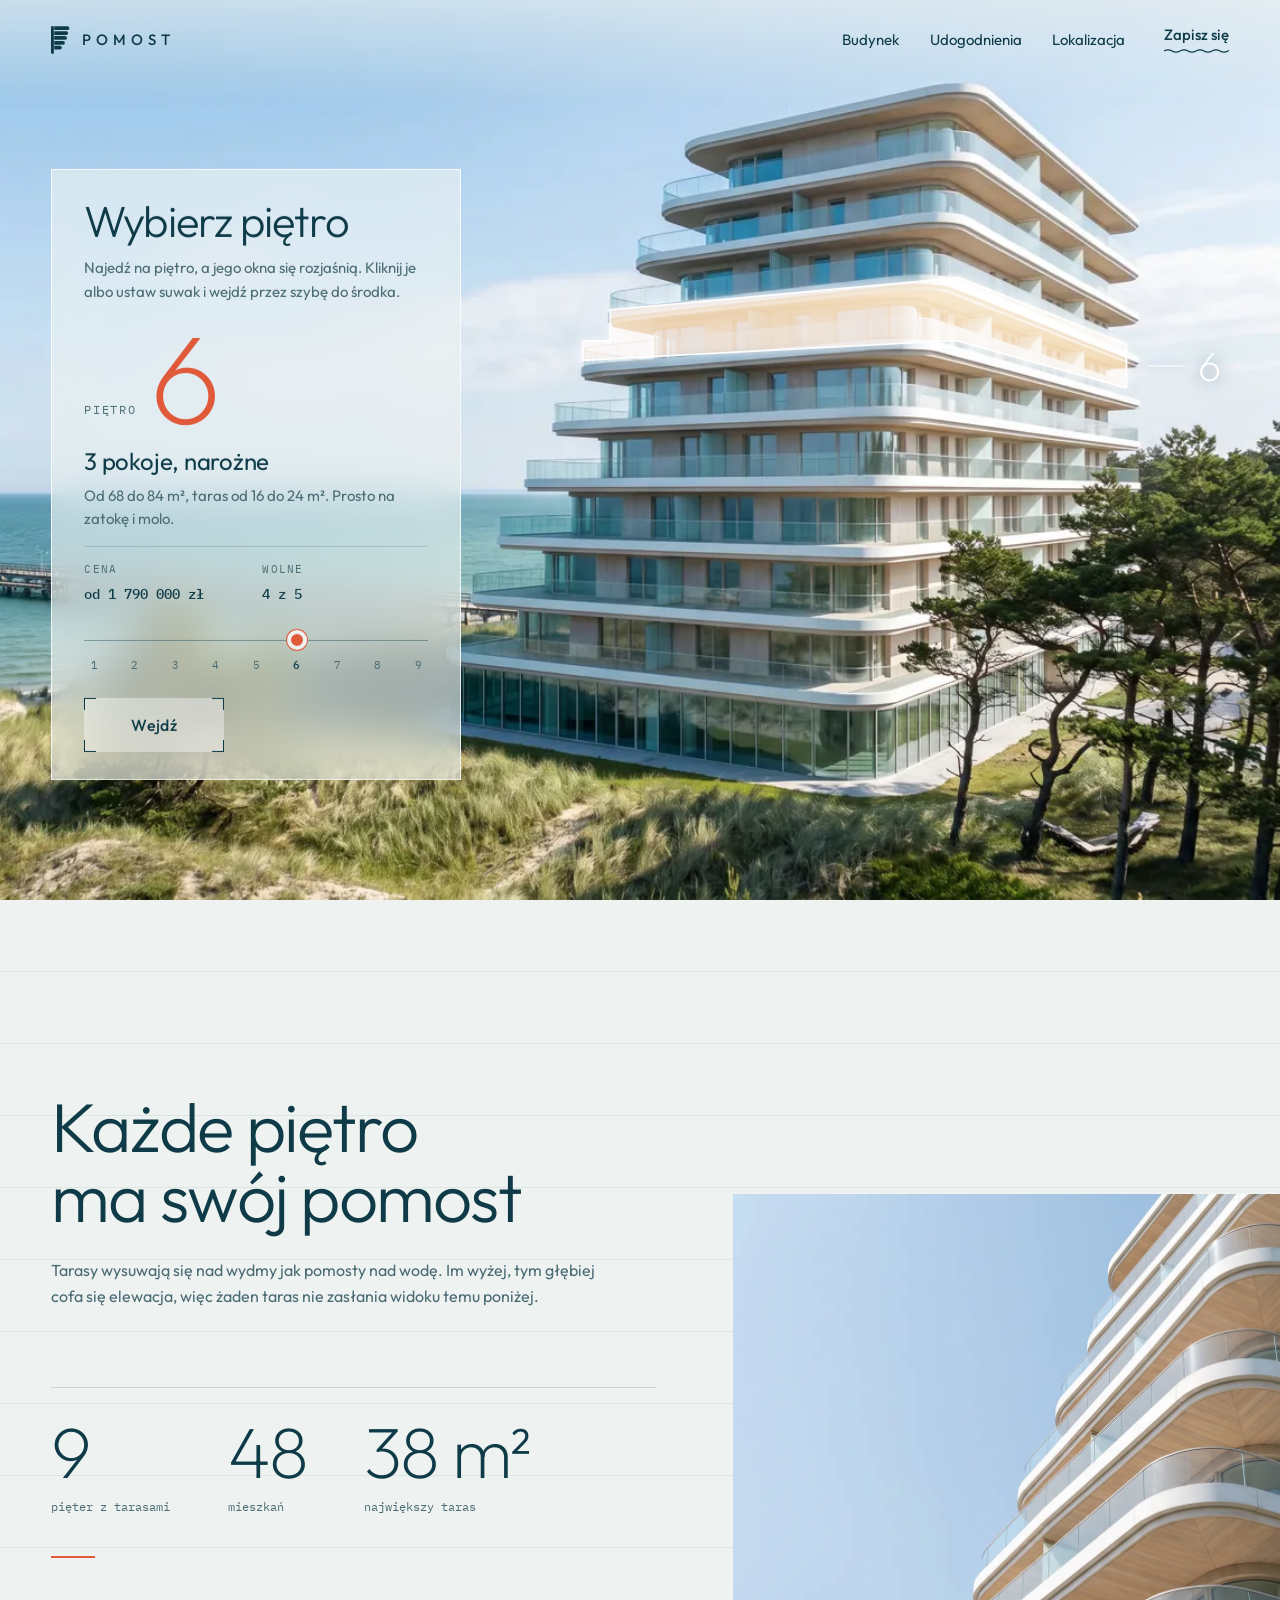
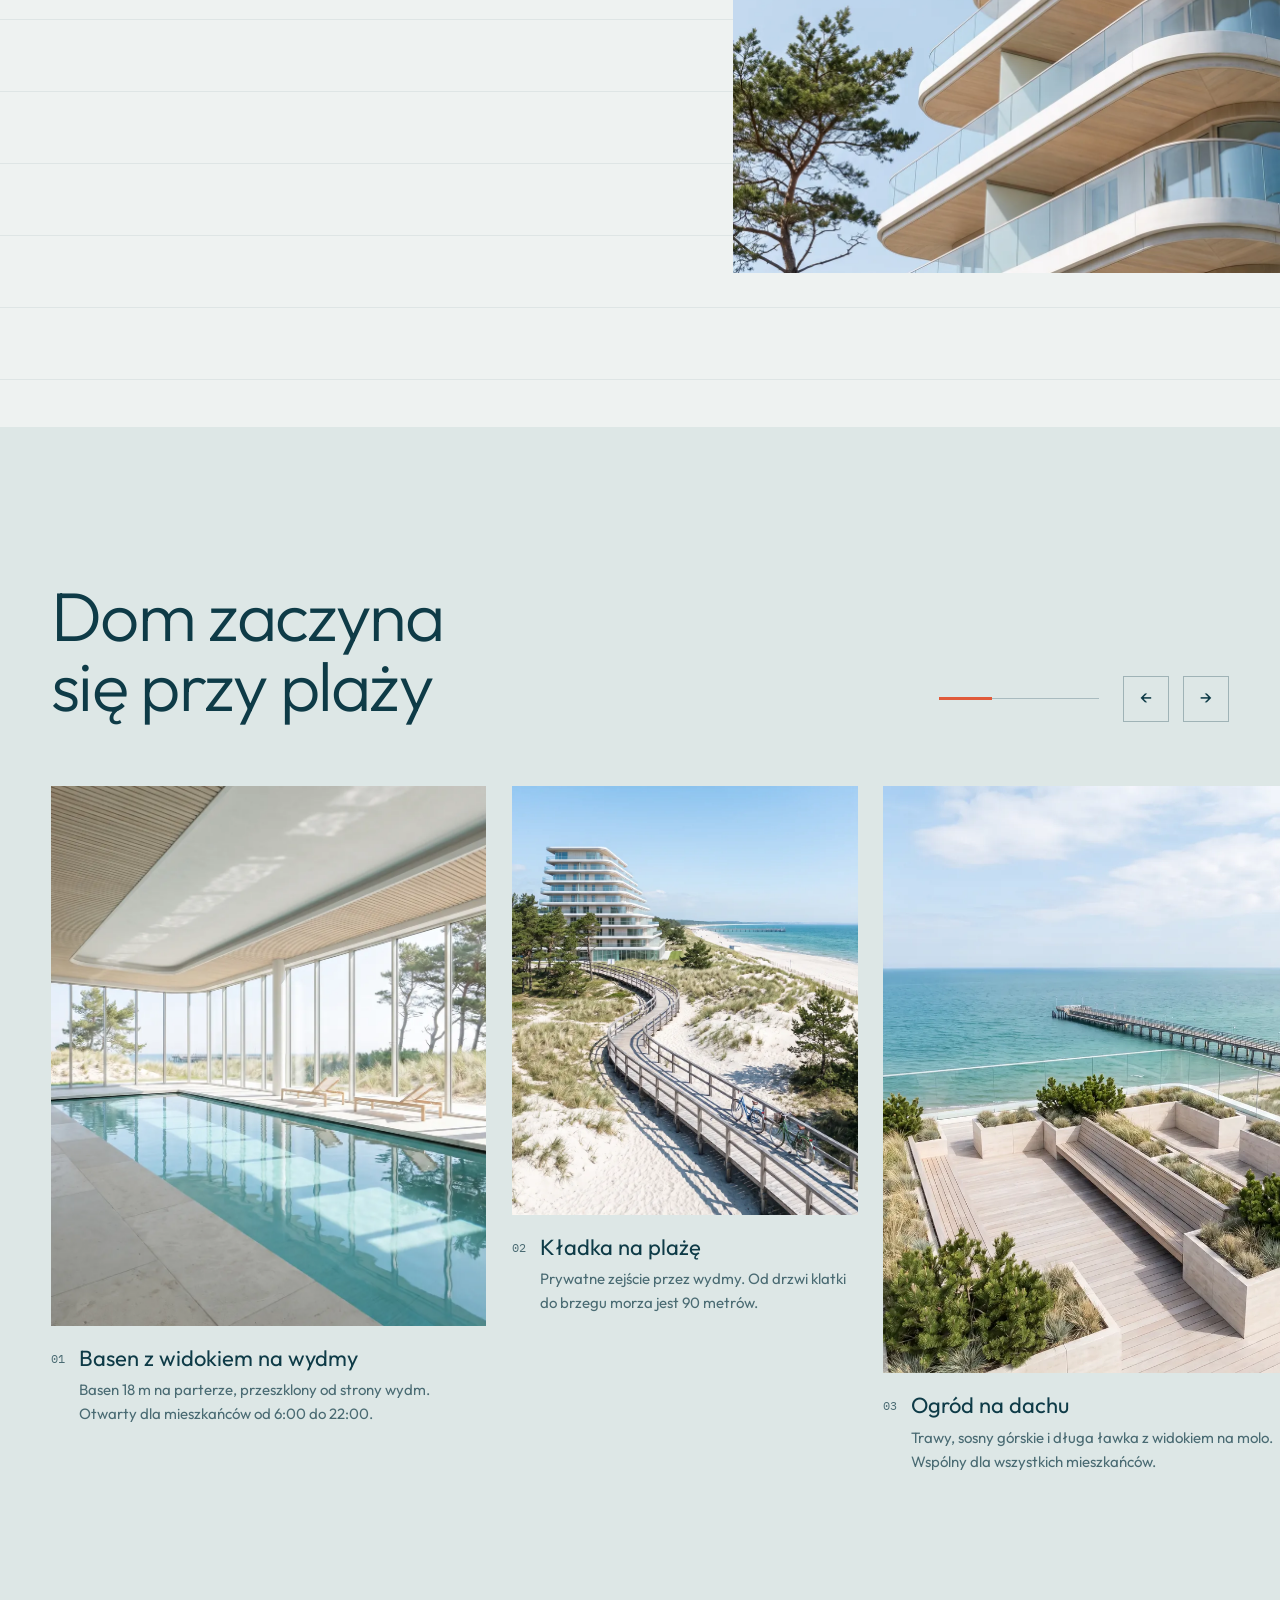
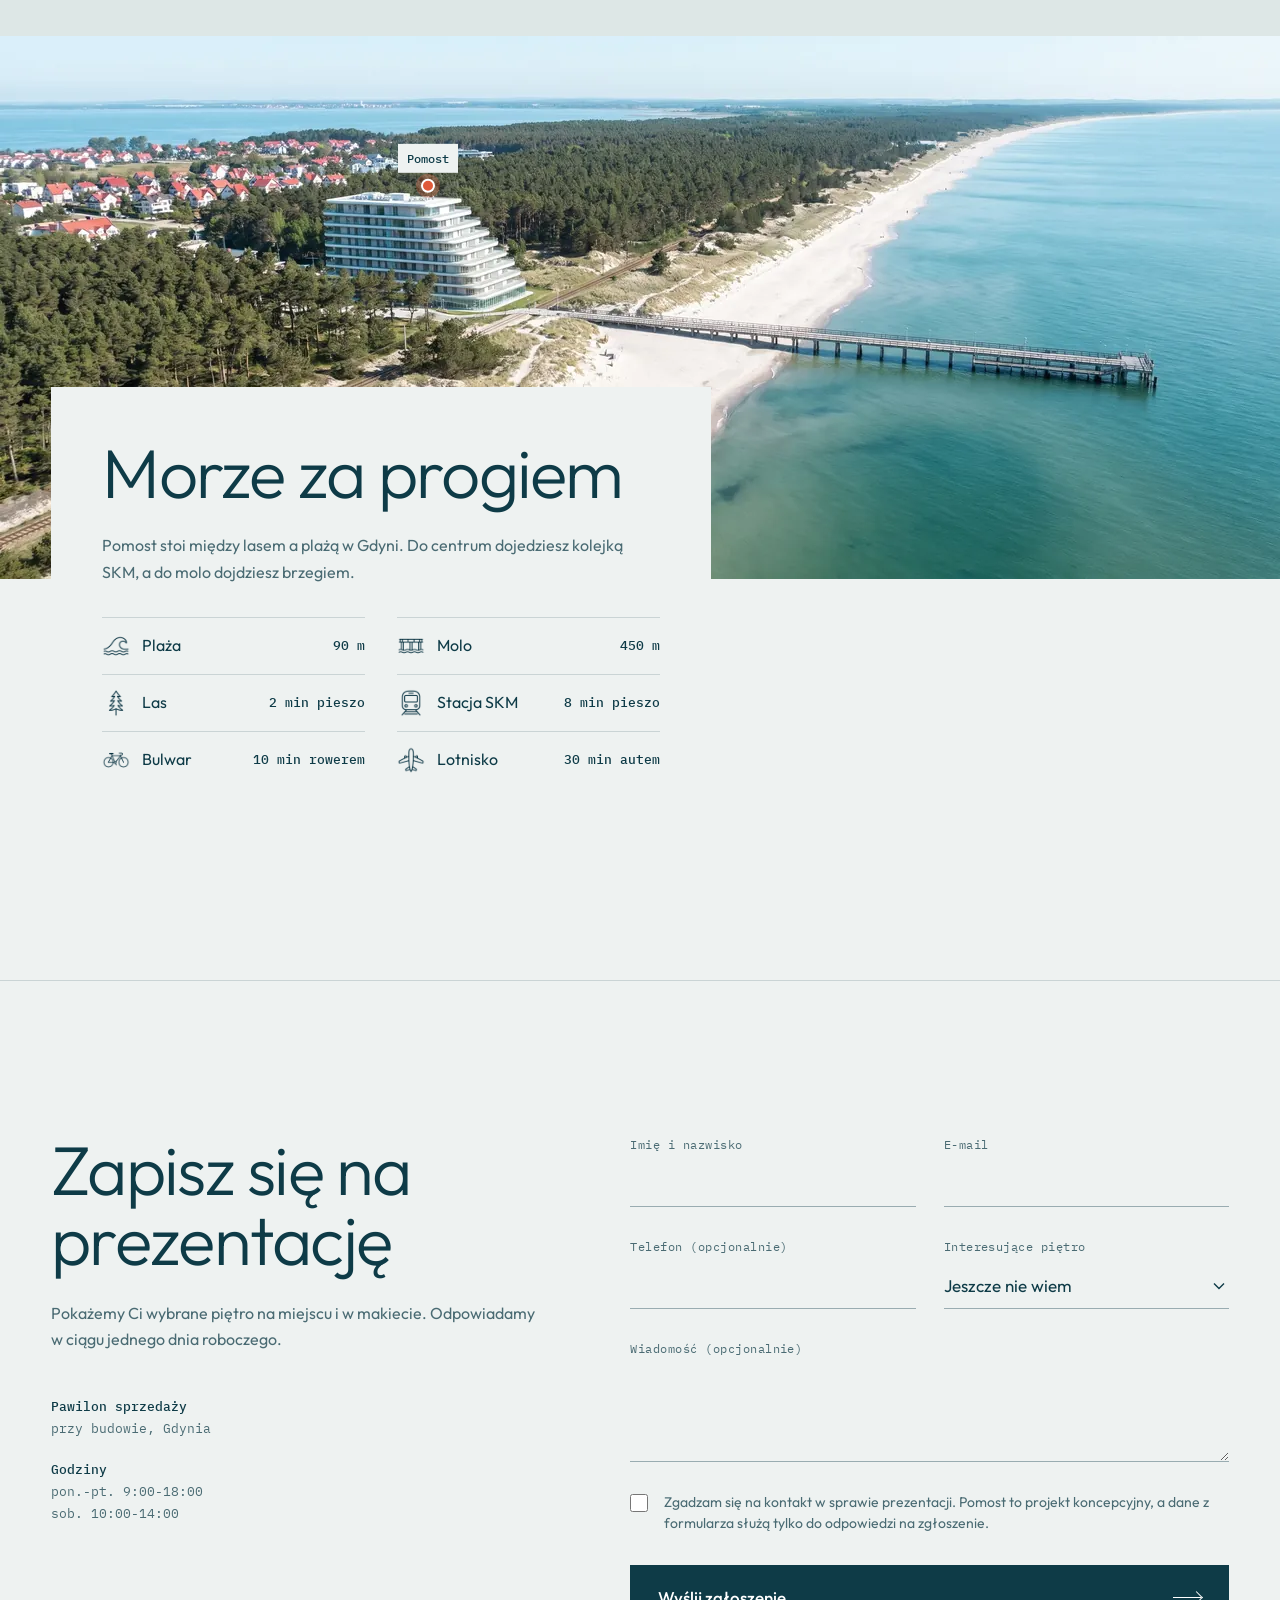
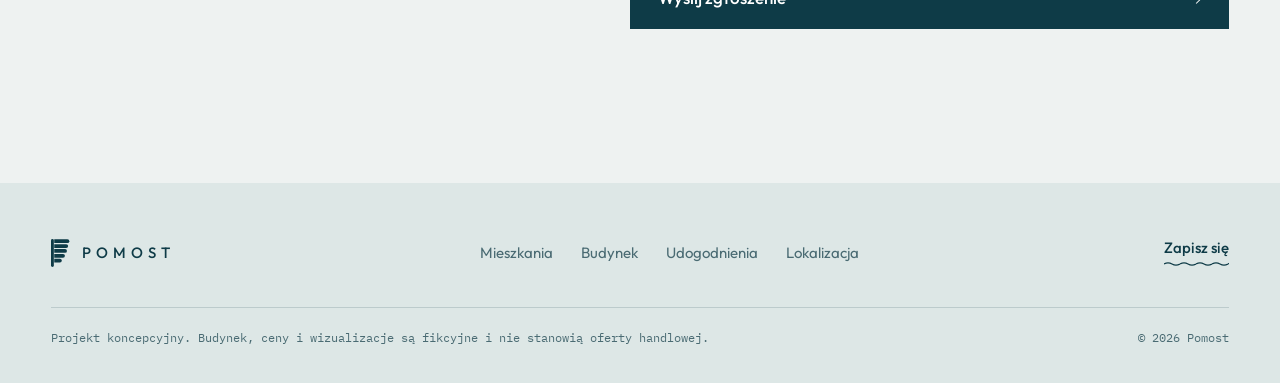
==== index.html @ d38d1816 "Pomost: strona koncepcyjna z wyborem piętra i przelotami kamery Co-Authored-By: Claude Opus 5.5 <nor" ====
<!doctype html>
<html lang="pl">
  <head>
    <meta charset="utf-8" />
    <meta name="viewport" content="width=device-width, initial-scale=1" />
    <title>Pomost. Apartamenty nad Zatoką Gdańską</title>
    <meta name="description" content="Wybierz piętro i wejdź do środka. 48 mieszkań z tarasami między lasem a plażą w Gdyni." />
    <meta name="theme-color" content="#EEF2F1" />
    <meta property="og:site_name" content="Pomost" />
    <meta property="og:title" content="Pomost. Apartamenty nad Zatoką Gdańską" />
    <meta property="og:description" content="Wybierz piętro i wejdź do środka. 48 mieszkań z tarasami między lasem a plażą w Gdyni." />
    <meta property="og:type" content="website" />
    <meta property="og:locale" content="pl_PL" />
    <!-- Social cards need absolute addresses; these point at the GitHub Pages copy of the site. -->
    <meta property="og:url" content="https://nyjah2115.github.io/pomost-strona/" />
    <meta property="og:image" content="https://nyjah2115.github.io/pomost-strona/assets/og.jpg" />
    <meta property="og:image:width" content="1200" />
    <meta property="og:image:height" content="630" />
    <meta property="og:image:alt" content="Budynek Pomost z tarasami nad Bałtykiem" />
    <meta name="twitter:card" content="summary_large_image" />
    <meta name="twitter:image" content="https://nyjah2115.github.io/pomost-strona/assets/og.jpg" />
    <link rel="preconnect" href="https://fonts.googleapis.com" />
    <link rel="preconnect" href="https://fonts.gstatic.com" crossorigin />
    <link rel="stylesheet" href="https://fonts.googleapis.com/css2?family=IBM+Plex+Mono:wght@400;500&family=Outfit:wght@200;300;400;500&display=swap" />
    <link rel="stylesheet" href="styles.css" />
    <link rel="icon" href="favicon.ico" sizes="32x32" />
    <link rel="icon" href="favicon.svg" type="image/svg+xml" />
    <link rel="icon" href="favicon-32.png" type="image/png" sizes="32x32" />
    <link rel="icon" href="favicon-16.png" type="image/png" sizes="16x16" />
    <link rel="apple-touch-icon" href="apple-touch-icon.png" />
    <link rel="manifest" href="site.webmanifest" />
    <script src="app.js" defer></script>
  </head>
  <body class="pm-body">
    <main>
      <section id="mieszkania" class="pk" data-phase="outside" data-settling="false" aria-label="Wybór piętra">
        <div class="pk-stage">
          <div class="pk-scene" style="--fx: 0.7">
            <div class="pk-ext">
              <img
                class="pk-layer"
                src="assets/picker/exterior-2752.webp"
                srcset="assets/picker/exterior-1440.webp 1440w, assets/picker/exterior-2752.webp 2752w"
                sizes="(max-width: 1023px) 130vw, 100vw"
                width="2752"
                height="1536"
                alt="Budynek Pomost z kaskadowymi tarasami między wydmami a Bałtykiem, po lewej drewniane molo"
                fetchpriority="high"
              />
              <svg class="pk-floors" viewBox="0 0 2752 1536" preserveAspectRatio="none" aria-hidden="true">
                <defs>
                  <linearGradient id="pk-light" x1="0" y1="0" x2="0" y2="1">
                    <stop offset="0" stop-color="#ffe3bd" />
                    <stop offset="1" stop-color="#ffc98c" stop-opacity="0.85" />
                  </linearGradient>
                  <filter id="pk-glow" x="-5%" y="-40%" width="110%" height="180%">
                    <feGaussianBlur stdDeviation="7" result="blur" />
                    <feMerge>
                      <feMergeNode in="blur" />
                      <feMergeNode in="SourceGraphic" />
                    </feMerge>
                  </filter>
                </defs>
              </svg>
              <div class="pk-tag" aria-hidden="true"><span>6</span></div>
            </div>
            <div class="pk-scrim" aria-hidden="true"></div>
            <div class="pk-spots" data-on="false"></div>
          </div>

          <div class="pk-bar">
            <nav class="pm-nav" aria-label="Nawigacja główna">
              <a href="#mieszkania" class="pm-brand">
                <svg class="pm-brand-mark" viewBox="0 0 376 572" aria-hidden="true" focusable="false"><g fill="currentColor"><rect width="58" height="572" rx="29" /><path d="M66 4H335a40 40 0 0 1 0 80H66z" /><path d="M66 105H311a39 39 0 0 1 0 78H66z" /><path d="M66 205H287a39 39 0 0 1 0 78H66z" /><path d="M66 304H245.5a38.5 38.5 0 0 1 0 77H66z" /><path d="M66 403H182.5a37.5 37.5 0 0 1 0 75H66z" /></g></svg>
                <span class="pm-brand-word">Pomost</span>
              </a>
              <ul class="pm-nav-links">
                <li><a href="#budynek">Budynek</a></li>
                <li><a href="#udogodnienia">Udogodnienia</a></li>
                <li><a href="#lokalizacja">Lokalizacja</a></li>
              </ul>
              <a href="#zapisz" class="pm-reg">Zapisz się</a>
            </nav>
            <div class="pk-bar-inside">
              <button type="button" class="pk-back" data-back>
                <span class="pk-back-arrow" aria-hidden="true"><i></i></span>
                <span data-back-label>Wróć do budynku</span>
              </button>
              <a href="#zapisz" class="pm-reg">Zapisz się</a>
            </div>
          </div>
        </div>

        <div class="pk-panel" data-on="true">
          <h1 class="pk-title"><span class="pm-sr">Pomost, apartamenty nad Zatoką Gdańską. </span>Wybierz piętro</h1>
          <p class="pk-intro" data-intro>Najedź na piętro, a jego okna się rozjaśnią. Kliknij je albo ustaw suwak i wejdź przez szybę do środka.</p>
          <div class="pk-readout">
            <span class="pk-readout-label">Piętro</span>
            <span class="pk-num" aria-hidden="true" data-num>6</span>
          </div>
          <h2 class="pk-type" data-type>3 pokoje, narożne</h2>
          <p class="pk-desc" data-desc>Od 68 do 84 m², taras od 16 do 24 m². Prosto na zatokę i molo.</p>
          <dl class="pk-spec">
            <div><dt>Cena</dt><dd data-price>od 1&nbsp;790&nbsp;000 zł</dd></div>
            <div><dt>Wolne</dt><dd data-free>4 z 5</dd></div>
          </dl>
          <div class="pk-range">
            <input type="range" min="1" max="9" step="1" value="6" aria-label="Piętro" aria-valuetext="Piętro 6, 3 pokoje, narożne" data-range />
            <div class="pk-ticks" aria-hidden="true"><span>1</span><span>2</span><span>3</span><span>4</span><span>5</span><span data-on="true">6</span><span>7</span><span>8</span><span>9</span></div>
          </div>
          <button type="button" class="pk-enter" data-enter data-loading="false">
            <i aria-hidden="true"></i><i aria-hidden="true"></i><i aria-hidden="true"></i><i aria-hidden="true"></i>
            <span data-enter-label>Wejdź</span><span class="pm-sr" data-enter-sr> na piętro 6</span>
          </button>
        </div>

        <div class="pk-caption" data-on="false" inert>
          <h2 class="pk-cap-title" tabindex="-1" data-cap-title>Piętro 6, trzy pokoje</h2>
          <p class="pk-cap-text" data-cap-text></p>
          <ul class="pk-spot-list" data-spot-list></ul>
        </div>
      </section>

      <section id="budynek" class="tr" aria-labelledby="tr-title">
        <div class="tr-grid">
          <div class="tr-copy">
            <h2 id="tr-title" class="pm-h2">Każde piętro ma swój pomost</h2>
            <p class="pm-lead">Tarasy wysuwają się nad wydmy jak pomosty nad wodę. Im wyżej, tym głębiej cofa się elewacja, więc żaden taras nie zasłania widoku temu poniżej.</p>
            <dl class="tr-facts">
              <div class="tr-fact"><dt>pięter z tarasami</dt><dd>9</dd></div>
              <div class="tr-fact"><dt>mieszkań</dt><dd>48</dd></div>
              <div class="tr-fact"><dt>największy taras</dt><dd>38 m²</dd></div>
            </dl>
            <span class="tr-accent" aria-hidden="true"></span>
          </div>
          <figure class="tr-figure">
            <img src="assets/photos/terraces-1100.webp" width="1100" height="1365" alt="Zaokrąglone białe tarasy budynku Pomost ze szklanymi balustradami na tle nieba" loading="lazy" decoding="async" />
          </figure>
        </div>
      </section>

      <section id="udogodnienia" class="am" aria-labelledby="am-title">
        <div class="pm-wrap am-head">
          <h2 id="am-title" class="pm-h2">Dom zaczyna się przy plaży</h2>
          <div class="am-ctrl">
            <span class="am-progress" aria-hidden="true"><i data-rail-marker></i></span>
            <button type="button" class="am-arrow" data-rail-step="-1" aria-label="Poprzednie"><span aria-hidden="true">←</span></button>
            <button type="button" class="am-arrow" data-rail-step="1" aria-label="Następne"><span aria-hidden="true">→</span></button>
          </div>
        </div>
        <div class="am-rail" tabindex="0" role="region" aria-label="Udogodnienia, przewiń w bok" data-rail>
          <figure class="am-card" style="--w: clamp(280px, 34vw, 500px)">
            <img src="assets/photos/pool-900.webp" width="900" height="1117" alt="Kryty basen z przeszkloną ścianą, za nią wydmy i sosny" loading="lazy" decoding="async" />
            <figcaption>
              <span class="am-idx">01</span>
              <h3 class="am-title">Basen z widokiem na wydmy</h3>
              <p class="am-text">Basen 18 m na parterze, przeszklony od strony wydm. Otwarty dla mieszkańców od 6:00 do 22:00.</p>
            </figcaption>
          </figure>
          <figure class="am-card" style="--w: clamp(250px, 27vw, 410px)">
            <img src="assets/photos/boardwalk-900.webp" width="900" height="1117" alt="Drewniana kładka wijąca się przez białe wydmy w stronę plaży" loading="lazy" decoding="async" />
            <figcaption>
              <span class="am-idx">02</span>
              <h3 class="am-title">Kładka na plażę</h3>
              <p class="am-text">Prywatne zejście przez wydmy. Od drzwi klatki do brzegu morza jest 90 metrów.</p>
            </figcaption>
          </figure>
          <figure class="am-card" style="--w: clamp(280px, 37vw, 540px)">
            <img src="assets/photos/roof-900.webp" width="900" height="1117" alt="Ogród na dachu z trawami w kamiennych donicach i widokiem na morze i molo" loading="lazy" decoding="async" />
            <figcaption>
              <span class="am-idx">03</span>
              <h3 class="am-title">Ogród na dachu</h3>
              <p class="am-text">Trawy, sosny górskie i długa ławka z widokiem na molo. Wspólny dla wszystkich mieszkańców.</p>
            </figcaption>
          </figure>
        </div>
      </section>

      <section id="lokalizacja" class="lc" aria-labelledby="lc-title">
        <figure class="lc-map">
          <img src="assets/photos/aerial-2560.webp" srcset="assets/photos/aerial-1280.webp 1280w, assets/photos/aerial-2560.webp 2560w" sizes="100vw" width="2560" height="1086" alt="Wybrzeże z lotu ptaka: plaża, molo, las sosnowy i budynek Pomost blisko brzegu" loading="lazy" decoding="async" />
          <span class="lc-pin" aria-hidden="true"><b>Pomost</b><i></i></span>
        </figure>
        <div class="lc-panel">
          <h2 id="lc-title" class="pm-h2">Morze za progiem</h2>
          <p class="pm-lead">Pomost stoi między lasem a plażą w Gdyni. Do centrum dojedziesz kolejką SKM, a do molo dojdziesz brzegiem.</p>
          <ul class="lc-list">
            <li><img src="assets/icons/wave.png" width="28" height="28" alt="" loading="lazy" /><span>Plaża</span><b>90 m</b></li>
            <li><img src="assets/icons/pier.png" width="28" height="28" alt="" loading="lazy" /><span>Molo</span><b>450 m</b></li>
            <li><img src="assets/icons/pine.png" width="28" height="28" alt="" loading="lazy" /><span>Las</span><b>2 min pieszo</b></li>
            <li><img src="assets/icons/train.png" width="28" height="28" alt="" loading="lazy" /><span>Stacja SKM</span><b>8 min pieszo</b></li>
            <li><img src="assets/icons/bike.png" width="28" height="28" alt="" loading="lazy" /><span>Bulwar</span><b>10 min rowerem</b></li>
            <li><img src="assets/icons/plane.png" width="28" height="28" alt="" loading="lazy" /><span>Lotnisko</span><b>30 min autem</b></li>
          </ul>
        </div>
      </section>

      <section id="zapisz" class="rg" aria-labelledby="rg-title">
        <div class="pm-wrap rg-grid">
          <div class="rg-copy">
            <h2 id="rg-title" class="pm-h2">Zapisz się na prezentację</h2>
            <p class="pm-lead">Pokażemy Ci wybrane piętro na miejscu i w makiecie. Odpowiadamy w ciągu jednego dnia roboczego.</p>
            <dl class="rg-office">
              <div><dt>Pawilon sprzedaży</dt><dd>przy budowie, Gdynia</dd></div>
              <div><dt>Godziny</dt><dd>pon.-pt. 9:00-18:00<br />sob. 10:00-14:00</dd></div>
            </dl>
          </div>

          <form class="rg-form" name="zapis" method="POST" action="/" data-netlify="true" netlify-honeypot="firma" novalidate data-form>
            <input type="hidden" name="form-name" value="zapis" />
            <div class="rg-field" data-field="name">
              <label for="f-name">Imię i nazwisko</label>
              <input id="f-name" name="name" autocomplete="name" />
              <p class="rg-err" id="f-name-error" hidden></p>
            </div>
            <div class="rg-field" data-field="email">
              <label for="f-email">E-mail</label>
              <input id="f-email" name="email" type="email" inputmode="email" autocomplete="email" />
              <p class="rg-err" id="f-email-error" hidden></p>
            </div>
            <div class="rg-field" data-field="phone">
              <label for="f-phone">Telefon (opcjonalnie)</label>
              <input id="f-phone" name="phone" type="tel" inputmode="tel" autocomplete="tel" />
              <p class="rg-err" id="f-phone-error" hidden></p>
            </div>
            <div class="rg-field">
              <label for="f-floor">Interesujące piętro</label>
              <select id="f-floor" name="floor">
                <option value="">Jeszcze nie wiem</option>
                <option value="1">Piętro 1, 2 pokoje</option>
                <option value="2">Piętro 2, 2 pokoje</option>
                <option value="3">Piętro 3, 2 pokoje</option>
                <option value="4">Piętro 4, 3 pokoje, narożne</option>
                <option value="5">Piętro 5, 3 pokoje, narożne</option>
                <option value="6">Piętro 6, 3 pokoje, narożne</option>
                <option value="7">Piętro 7, 3 pokoje, narożne</option>
                <option value="8">Piętro 8, 4 pokoje z sauną</option>
                <option value="9">Piętro 9, 4 pokoje z sauną</option>
              </select>
            </div>
            <div class="rg-field rg-wide">
              <label for="f-message">Wiadomość (opcjonalnie)</label>
              <textarea id="f-message" name="message" rows="3" maxlength="800"></textarea>
            </div>
            <p class="rg-hp" aria-hidden="true">
              <label for="f-firma">Firma</label>
              <input id="f-firma" name="firma" tabindex="-1" autocomplete="off" />
            </p>
            <div class="rg-consent rg-wide" data-field="consent">
              <input id="f-consent" name="consent" type="checkbox" value="tak" />
              <label for="f-consent">Zgadzam się na kontakt w sprawie prezentacji. Pomost to projekt koncepcyjny, a dane z formularza służą tylko do odpowiedzi na zgłoszenie.</label>
              <p class="rg-err" id="f-consent-error" hidden></p>
            </div>
            <button type="submit" class="rg-submit rg-wide"><span data-submit-label>Wyślij zgłoszenie</span><i aria-hidden="true"></i></button>
            <p class="rg-err rg-fail rg-wide" role="alert" hidden data-form-fail></p>
          </form>

          <div class="rg-done" role="status" hidden data-form-done>
            <p class="rg-done-title" data-done-title>Dziękujemy.</p>
            <p data-done-text>Odezwiemy się w ciągu jednego dnia roboczego, żeby ustalić termin prezentacji.</p>
          </div>
        </div>
      </section>
    </main>

    <footer class="ft">
      <div class="pm-wrap">
        <div class="ft-top">
          <a href="#mieszkania" class="pm-brand">
            <svg class="pm-brand-mark" viewBox="0 0 376 572" aria-hidden="true" focusable="false"><g fill="currentColor"><rect width="58" height="572" rx="29" /><path d="M66 4H335a40 40 0 0 1 0 80H66z" /><path d="M66 105H311a39 39 0 0 1 0 78H66z" /><path d="M66 205H287a39 39 0 0 1 0 78H66z" /><path d="M66 304H245.5a38.5 38.5 0 0 1 0 77H66z" /><path d="M66 403H182.5a37.5 37.5 0 0 1 0 75H66z" /></g></svg>
            <span class="pm-brand-word">Pomost</span>
          </a>
          <nav class="ft-nav" aria-label="Stopka">
            <a href="#mieszkania">Mieszkania</a>
            <a href="#budynek">Budynek</a>
            <a href="#udogodnienia">Udogodnienia</a>
            <a href="#lokalizacja">Lokalizacja</a>
          </nav>
          <a href="#zapisz" class="pm-reg">Zapisz się</a>
        </div>
        <div class="ft-note">
          <p>Projekt koncepcyjny. Budynek, ceny i wizualizacje są fikcyjne i nie stanowią oferty handlowej.</p>
          <p>© 2026 Pomost</p>
        </div>
      </div>
    </footer>
  </body>
</html>
---- styles.css ----
/* Pomost: site styles. Plain CSS, no build step. Colours and type follow the design brief:
   mist, foam, deep sea and a single buoy-red accent; Outfit with IBM Plex Mono. */

*,
*::before,
*::after {
  box-sizing: border-box;
}

body,
h1,
h2,
h3,
p,
dl,
dd,
figure {
  margin: 0;
}

ul {
  margin: 0;
  padding: 0;
}

img,
video,
svg {
  display: block;
  max-width: 100%;
}

img {
  height: auto;
}

button,
input,
select,
textarea {
  font: inherit;
  color: inherit;
}

[hidden] {
  display: none !important;
}


:root {
  --pm-mist: #eef2f1;
  --pm-foam: #dde7e6;
  --pm-sea: #0e3b47;
  --pm-sea-2: #175463;
  --pm-tide: #4a6b73;
  --pm-line: rgba(14, 59, 71, 0.16);
  --pm-buoy: #e05a3a;
  --pm-error: #a12a1c;
  --pm-font: "Outfit", ui-sans-serif, system-ui, sans-serif;
  --pm-mono: "IBM Plex Mono", ui-monospace, "SFMono-Regular", Menlo, monospace;
  --pm-gutter: clamp(20px, 4vw, 64px);
  --pm-max: 1320px;
  --pm-ease: cubic-bezier(0.2, 0.7, 0.2, 1);
}

html {
  scroll-behavior: smooth;
  background: var(--pm-mist);
}

.pm-body {
  margin: 0;
  min-height: 100dvh;
  background: var(--pm-mist);
  color: var(--pm-sea);
  font-family: var(--pm-font);
  font-size: 16px;
  font-weight: 400;
  line-height: 1.6;
  -webkit-font-smoothing: antialiased;
  text-rendering: optimizeLegibility;
}

.pm-body ::selection {
  background: var(--pm-sea);
  color: var(--pm-mist);
}

.pm-body :focus-visible {
  outline: 2px solid var(--pm-buoy);
  outline-offset: 3px;
}

.pm-sr {
  position: absolute;
  width: 1px;
  height: 1px;
  margin: -1px;
  padding: 0;
  overflow: hidden;
  clip: rect(0 0 0 0);
  white-space: nowrap;
  border: 0;
}

.pm-wrap {
  width: min(var(--pm-max), calc(100% - 2 * var(--pm-gutter)));
  margin-inline: auto;
}

.pm-h2 {
  margin: 0;
  font-size: clamp(40px, 5.4vw, 80px);
  font-weight: 300;
  line-height: 1.02;
  letter-spacing: -0.025em;
  text-wrap: balance;
}

.pm-lead {
  max-width: 52ch;
  margin: 24px 0 0;
  color: var(--pm-tide);
  font-size: clamp(16px, 1.25vw, 18px);
  line-height: 1.65;
}

@keyframes pk-rise {
  from {
    opacity: 0;
    transform: translateY(35%);
  }
  to {
    opacity: 1;
    transform: none;
  }
}

/* ---------- navigation and the register link ---------- */

.pm-nav {
  display: flex;
  align-items: center;
  gap: clamp(20px, 3vw, 48px);
}

.pm-brand {
  display: inline-flex;
  align-items: center;
  gap: 12px;
  color: var(--pm-sea);
  text-decoration: none;
}

.pm-brand-mark {
  display: block;
  width: auto;
  height: 28px;
}

.pm-brand-word {
  font-size: 15px;
  font-weight: 500;
  letter-spacing: 0.34em;
  text-transform: uppercase;
}

.pm-nav-links {
  display: flex;
  gap: clamp(18px, 2.4vw, 36px);
  margin: 0 0 0 auto;
  padding: 0;
  list-style: none;
}

.pm-nav-links a {
  position: relative;
  display: block;
  padding: 6px 0;
  color: var(--pm-sea);
  font-size: 15px;
  text-decoration: none;
}

.pm-nav-links a::after {
  content: "";
  position: absolute;
  right: 0;
  bottom: 0;
  left: 0;
  height: 1px;
  background: currentColor;
  transform: scaleX(0);
  transform-origin: right center;
  transition: transform 0.35s var(--pm-ease);
}

.pm-nav-links a:hover::after,
.pm-nav-links a:focus-visible::after {
  transform: scaleX(1);
  transform-origin: left center;
}

/* Register intent: a tide-line wave underline that drifts while hovered. */
.pm-reg {
  display: inline-flex;
  flex-direction: column;
  gap: 4px;
  color: var(--pm-sea);
  font-size: 15px;
  font-weight: 500;
  line-height: 1.2;
  text-decoration: none;
  white-space: nowrap;
}

.pm-reg::after {
  content: "";
  height: 6px;
  background: url("data:image/svg+xml,%3Csvg xmlns='http://www.w3.org/2000/svg' width='16' height='6' viewBox='0 0 16 6'%3E%3Cpath d='M0 3 Q4 0.6 8 3 T16 3' fill='none' stroke='%230E3B47' stroke-width='1.3'/%3E%3C/svg%3E")
    0 50% / 16px 6px repeat-x;
}

.pm-reg:hover::after,
.pm-reg:focus-visible::after {
  animation: pm-tide 0.9s linear infinite;
}

@keyframes pm-tide {
  to {
    background-position: 16px 50%;
  }
}

/* ---------- floor picker ---------- */

.pk {
  position: relative;
  background: var(--pm-mist);
}

.pk-stage {
  position: relative;
  height: 100dvh;
  min-height: 600px;
  overflow: hidden;
  container-type: size;
  background: #cfe0e4;
}

/* The scene keeps the photo's aspect ratio and covers the stage; every layer and
   hotspot inside it shares the photo's coordinate system. --fx is the horizontal
   focus kept in view when the stage is narrower than the photo. */
.pk-scene {
  --ar: 1.7917;
  --sw: max(100cqw, calc(100cqh * var(--ar)));
  --sh: calc(var(--sw) / var(--ar));
  position: absolute;
  top: 0;
  left: 0;
  width: var(--sw);
  height: var(--sh);
  transform: translate3d(
    clamp(calc(100cqw - var(--sw)), calc(50cqw - var(--fx, 0.5) * var(--sw)), 0px),
    calc((100cqh - var(--sh)) / 2),
    0
  );
  transition: transform 3.2s cubic-bezier(0.45, 0, 0.2, 1);
}

.pk-layer {
  position: absolute;
  inset: 0;
  display: block;
  width: 100%;
  max-width: none;
  height: 100%;
  object-fit: cover;
}

.pk-ext {
  position: absolute;
  inset: 0;
  z-index: 1;
  transform-origin: 70% 45%;
}

.pk[data-settling="true"] .pk-ext {
  animation: pk-settle 1s var(--pm-ease);
}

@keyframes pk-settle {
  from {
    filter: blur(4px);
    transform: scale(1.12);
  }
  to {
    filter: none;
    transform: none;
  }
}

.pk-floors {
  position: absolute;
  inset: 0;
  width: 100%;
  height: 100%;
  mix-blend-mode: screen;
  transition: opacity 0.3s ease;
}

.pk-floor {
  fill: url(#pk-light);
  fill-opacity: 0;
  stroke: #ffffff;
  stroke-opacity: 0;
  stroke-width: 3;
  stroke-linejoin: round;
  cursor: pointer;
  pointer-events: all;
  transition:
    fill-opacity 0.3s ease,
    stroke-opacity 0.3s ease;
}

.pk-floor[data-on="true"] {
  fill-opacity: 0.72;
  stroke-opacity: 0.95;
  filter: url(#pk-glow);
}

.pk-tag {
  position: absolute;
  z-index: 3;
  display: flex;
  align-items: center;
  gap: 12px;
  color: #ffffff;
  pointer-events: none;
  text-shadow: 0 1px 16px rgba(14, 59, 71, 0.55);
  transform: translateY(-50%);
  transition:
    top 0.35s var(--pm-ease),
    opacity 0.3s ease;
}

.pk-tag::before {
  content: "";
  width: clamp(28px, 3vw, 56px);
  height: 1px;
  background: #ffffff;
  box-shadow: 0 0 8px rgba(14, 59, 71, 0.45);
}

.pk-tag span {
  font-size: clamp(30px, 3.2vw, 58px);
  font-weight: 200;
  line-height: 1;
  animation: pk-rise 0.4s var(--pm-ease);
}

.pk:not([data-phase="outside"]) .pk-floors,
.pk:not([data-phase="outside"]) .pk-tag {
  opacity: 0;
}

.pk:not([data-phase="outside"]) .pk-floor {
  pointer-events: none;
}

.pk-fly,
.pk-inside,
.pk-move,
.pk-room {
  opacity: 0;
  pointer-events: none;
}

.pk-fly {
  z-index: 4;
  transition: opacity 0.3s linear;
}

.pk-inside {
  z-index: 5;
  transition: opacity 0.55s ease;
}

.pk-move {
  z-index: 6;
  transition: opacity 0.3s linear;
}

.pk-room {
  z-index: 7;
  transition: opacity 0.55s ease;
}

.pk-fly[data-on="true"],
.pk-inside[data-on="true"],
.pk-move[data-on="true"],
.pk-room[data-on="true"] {
  opacity: 1;
}

.pk-scrim {
  position: absolute;
  inset: auto 0 0;
  z-index: 8;
  height: 62%;
  pointer-events: none;
  opacity: 0;
  background: linear-gradient(
    to top,
    rgba(8, 34, 41, 0.74),
    rgba(8, 34, 41, 0.34) 46%,
    rgba(8, 34, 41, 0)
  );
  transition: opacity 0.6s ease;
}

.pk[data-phase="inside"] .pk-scrim,
.pk[data-phase="room"] .pk-scrim {
  opacity: 1;
}

/* Hotspots: a buoy ring plus a label; camera-move spots carry an arrow. */
.pk-spots {
  position: absolute;
  inset: 0;
  z-index: 9;
  pointer-events: none;
  opacity: 0;
  visibility: hidden;
  transition:
    opacity 0.4s ease,
    visibility 0s 0.4s;
}

.pk-spots[data-on="true"] {
  opacity: 1;
  visibility: visible;
  transition:
    opacity 0.5s ease 0.25s,
    visibility 0s;
}

.pk-spot {
  position: absolute;
  pointer-events: auto;
  transform: translate(-11px, -50%);
}

.pk-spot[data-side="left"] {
  transform: translate(calc(-100% + 11px), -50%);
}

.pk-spot-btn {
  display: flex;
  align-items: center;
  gap: 10px;
  padding: 0;
  border: 0;
  background: none;
  color: var(--pm-sea);
  font: 500 14px/1 var(--pm-font);
  cursor: pointer;
}

.pk-spot[data-side="left"] .pk-spot-btn {
  flex-direction: row-reverse;
}

.pk-spot-ring {
  position: relative;
  flex: none;
  width: 22px;
  height: 22px;
  border: 2px solid #ffffff;
  border-radius: 50%;
  background: rgba(14, 59, 71, 0.4);
}

.pk-spot-ring::after {
  content: "";
  position: absolute;
  inset: 4px;
  border-radius: 50%;
  background: var(--pm-buoy);
}

.pk-spot-btn[data-kind="move"] .pk-spot-ring {
  animation: pk-pulse 2.4s ease-out 0.8s 3;
}

@keyframes pk-pulse {
  0% {
    box-shadow: 0 0 0 0 rgba(255, 255, 255, 0.65);
  }
  80%,
  100% {
    box-shadow: 0 0 0 16px rgba(255, 255, 255, 0);
  }
}

.pk-spot-label {
  display: inline-flex;
  align-items: center;
  padding: 9px 13px;
  white-space: nowrap;
  background: rgba(238, 242, 241, 0.88);
  -webkit-backdrop-filter: blur(10px);
  backdrop-filter: blur(10px);
  transition: background-color 0.3s ease;
}

.pk-spot-go {
  display: inline-block;
  margin-left: 8px;
  transition: transform 0.35s var(--pm-ease);
}

.pk-spot-btn:hover .pk-spot-label,
.pk-spot-btn:focus-visible .pk-spot-label {
  background: #ffffff;
}

.pk-spot-btn:hover .pk-spot-go,
.pk-spot-btn:focus-visible .pk-spot-go {
  transform: translateX(4px);
}

.pk-note {
  position: absolute;
  top: calc(100% + 10px);
  left: 0;
  width: max-content;
  max-width: 270px;
  margin: 0;
  padding: 14px 16px;
  background: var(--pm-mist);
  color: var(--pm-sea);
  font-size: 14px;
  line-height: 1.5;
  box-shadow: 0 18px 40px rgba(14, 59, 71, 0.2);
  animation: pk-rise 0.3s var(--pm-ease);
}

.pk-spot[data-side="left"] .pk-note {
  right: 0;
  left: auto;
}

/* Top bar: site nav outside, back link and register link inside. */
.pk-bar {
  position: absolute;
  inset: 0 0 auto;
  z-index: 20;
  padding: 22px var(--pm-gutter) 44px;
  background: linear-gradient(to bottom, rgba(238, 242, 241, 0.62), rgba(238, 242, 241, 0));
  pointer-events: none;
}

.pk-bar > * {
  pointer-events: auto;
}

.pk-bar-inside {
  display: flex;
  align-items: center;
  justify-content: space-between;
  gap: 24px;
  min-height: 40px;
}

/* Back: the arrow runs left along a hairline. */
.pk-back {
  display: inline-flex;
  align-items: center;
  gap: 12px;
  padding: 6px 0;
  border: 0;
  background: none;
  color: var(--pm-sea);
  font: 500 15px/1.2 var(--pm-font);
  cursor: pointer;
}

.pk-back-arrow {
  position: relative;
  width: 34px;
  height: 12px;
  overflow: hidden;
}

.pk-back-arrow::before {
  content: "";
  position: absolute;
  top: 50%;
  right: 0;
  left: 1px;
  height: 1px;
  background: currentColor;
}

.pk-back-arrow i {
  position: absolute;
  top: 50%;
  left: 2px;
  width: 8px;
  height: 8px;
  border-bottom: 1.5px solid currentColor;
  border-left: 1.5px solid currentColor;
  transform: translateY(-50%) rotate(45deg);
}

.pk-back:hover .pk-back-arrow i,
.pk-back:focus-visible .pk-back-arrow i {
  animation: pk-run 0.7s var(--pm-ease);
}

@keyframes pk-run {
  0% {
    transform: translate(0, -50%) rotate(45deg);
  }
  45% {
    transform: translate(-14px, -50%) rotate(45deg);
  }
  46% {
    transform: translate(30px, -50%) rotate(45deg);
  }
  100% {
    transform: translate(0, -50%) rotate(45deg);
  }
}

/* The frosted panel. */
.pk-panel {
  position: absolute;
  top: 50%;
  left: var(--pm-gutter);
  z-index: 15;
  width: min(410px, 33vw);
  max-height: calc(100dvh - 140px);
  padding: clamp(24px, 3.2vh, 36px) 32px clamp(24px, 3vh, 32px);
  overflow: auto;
  color: var(--pm-sea);
  background: rgba(238, 242, 241, 0.64);
  -webkit-backdrop-filter: blur(20px) saturate(1.2);
  backdrop-filter: blur(20px) saturate(1.2);
  border: 1px solid rgba(255, 255, 255, 0.75);
  transform: translateY(-46%);
  transition:
    opacity 0.45s ease,
    transform 0.55s var(--pm-ease),
    visibility 0s;
}

.pk-panel[data-on="false"] {
  opacity: 0;
  visibility: hidden;
  transform: translate(-24px, -46%);
  transition:
    opacity 0.3s ease,
    transform 0.4s var(--pm-ease),
    visibility 0s 0.4s;
}

.pk-title {
  margin: 0;
  font-size: clamp(38px, 3.4vw, 52px);
  font-weight: 300;
  line-height: 1;
  letter-spacing: -0.02em;
}

.pk-intro {
  margin: 14px 0 0;
  color: var(--pm-tide);
  font-size: 15px;
  line-height: 1.55;
}

.pk-readout {
  display: flex;
  align-items: flex-end;
  gap: 14px;
  margin-top: clamp(14px, 2.4vh, 26px);
}

.pk-readout-label {
  padding-bottom: 14px;
  color: var(--pm-tide);
  font-family: var(--pm-mono);
  font-size: 12px;
  letter-spacing: 0.14em;
  text-transform: uppercase;
}

.pk-num {
  display: block;
  color: var(--pm-buoy);
  font-size: clamp(84px, 14vh, 136px);
  font-weight: 200;
  line-height: 0.86;
  letter-spacing: -0.04em;
  animation: pk-rise 0.45s var(--pm-ease);
}

.pk-type {
  margin: clamp(10px, 1.6vh, 18px) 0 0;
  font-size: 24px;
  font-weight: 400;
  line-height: 1.2;
  letter-spacing: -0.01em;
}

.pk-desc {
  margin: 8px 0 0;
  color: var(--pm-tide);
  font-size: 15px;
  line-height: 1.55;
}

.pk-spec {
  display: grid;
  grid-template-columns: 1fr 1fr;
  gap: 12px;
  margin: 16px 0 0;
  padding: 14px 0 0;
  border-top: 1px solid var(--pm-line);
}

.pk-spec dt {
  color: var(--pm-tide);
  font-family: var(--pm-mono);
  font-size: 11px;
  letter-spacing: 0.12em;
  text-transform: uppercase;
}

.pk-spec dd {
  margin: 4px 0 0;
  font-family: var(--pm-mono);
  font-size: 14px;
  font-weight: 500;
}

.pk-range {
  margin-top: clamp(16px, 2.4vh, 26px);
}

.pk-range input {
  display: block;
  width: 100%;
  height: 26px;
  margin: 0;
  background: transparent;
  cursor: pointer;
  -webkit-appearance: none;
  appearance: none;
}

.pk-range input::-webkit-slider-runnable-track {
  height: 1px;
  background: rgba(14, 59, 71, 0.4);
}

.pk-range input::-webkit-slider-thumb {
  width: 20px;
  height: 20px;
  margin-top: -9.5px;
  border: 4px solid var(--pm-mist);
  border-radius: 50%;
  background: var(--pm-buoy);
  box-shadow: 0 0 0 1px var(--pm-buoy);
  -webkit-appearance: none;
  appearance: none;
  transition: transform 0.2s ease;
}

.pk-range input:active::-webkit-slider-thumb {
  transform: scale(1.15);
}

.pk-range input::-moz-range-track {
  height: 1px;
  background: rgba(14, 59, 71, 0.4);
}

.pk-range input::-moz-range-thumb {
  width: 12px;
  height: 12px;
  border: 4px solid var(--pm-mist);
  border-radius: 50%;
  background: var(--pm-buoy);
  box-shadow: 0 0 0 1px var(--pm-buoy);
}

.pk-ticks {
  display: flex;
  justify-content: space-between;
  margin-top: 4px;
  padding: 0 6px;
  color: var(--pm-tide);
  font-family: var(--pm-mono);
  font-size: 11px;
}

.pk-ticks span {
  width: 8px;
  text-align: center;
  transition: color 0.2s ease;
}

.pk-ticks span[data-on="true"] {
  color: var(--pm-sea);
  font-weight: 500;
}

/* Enter: viewfinder brackets close in around the label. */
.pk-enter {
  position: relative;
  display: inline-flex;
  align-items: center;
  justify-content: center;
  min-width: 140px;
  height: 54px;
  margin-top: clamp(16px, 2.6vh, 28px);
  padding: 0 28px;
  border: 0;
  background: rgba(255, 255, 255, 0.4);
  color: var(--pm-sea);
  font: 500 16px/1 var(--pm-font);
  letter-spacing: 0.02em;
  cursor: pointer;
  transition:
    background-color 0.3s ease,
    transform 0.15s ease;
}

.pk-enter i {
  position: absolute;
  width: 12px;
  height: 12px;
  border: 0 solid var(--pm-sea);
  transition: transform 0.35s var(--pm-ease);
}

.pk-enter i:nth-child(1) {
  top: 0;
  left: 0;
  border-top-width: 1.5px;
  border-left-width: 1.5px;
}

.pk-enter i:nth-child(2) {
  top: 0;
  right: 0;
  border-top-width: 1.5px;
  border-right-width: 1.5px;
}

.pk-enter i:nth-child(3) {
  bottom: 0;
  left: 0;
  border-bottom-width: 1.5px;
  border-left-width: 1.5px;
}

.pk-enter i:nth-child(4) {
  right: 0;
  bottom: 0;
  border-right-width: 1.5px;
  border-bottom-width: 1.5px;
}

.pk-enter:hover {
  background: rgba(255, 255, 255, 0.7);
}

.pk-enter:hover i:nth-child(1),
.pk-enter:focus-visible i:nth-child(1) {
  transform: translate(9px, 9px);
}

.pk-enter:hover i:nth-child(2),
.pk-enter:focus-visible i:nth-child(2) {
  transform: translate(-9px, 9px);
}

.pk-enter:hover i:nth-child(3),
.pk-enter:focus-visible i:nth-child(3) {
  transform: translate(9px, -9px);
}

.pk-enter:hover i:nth-child(4),
.pk-enter:focus-visible i:nth-child(4) {
  transform: translate(-9px, -9px);
}

.pk-enter:active {
  transform: scale(0.98);
}

.pk-enter[data-loading="true"] {
  animation: pk-breathe 0.9s ease-in-out infinite alternate;
}

@keyframes pk-breathe {
  to {
    background-color: rgba(255, 255, 255, 0.85);
  }
}

/* Room captions over the scrim. */
.pk-caption {
  position: absolute;
  bottom: clamp(28px, 7vh, 72px);
  left: var(--pm-gutter);
  z-index: 15;
  width: min(600px, calc(100% - 2 * var(--pm-gutter)));
  color: #ffffff;
  opacity: 0;
  visibility: hidden;
  transform: translateY(16px);
  transition:
    opacity 0.4s ease,
    transform 0.5s var(--pm-ease),
    visibility 0s 0.5s;
}

.pk-caption[data-on="true"] {
  opacity: 1;
  visibility: visible;
  transform: none;
  transition:
    opacity 0.5s ease 0.2s,
    transform 0.6s var(--pm-ease) 0.2s,
    visibility 0s;
}

.pk-cap-title {
  margin: 0;
  font-size: clamp(40px, 4.6vw, 72px);
  font-weight: 300;
  line-height: 1.02;
  letter-spacing: -0.02em;
  outline: none;
}

/* The heading only takes focus so screen readers land on it; no visible ring. */
.pm-body .pk-cap-title:focus,
.pm-body .pk-cap-title:focus-visible {
  outline: none;
}

.pk-cap-text {
  max-width: 46ch;
  margin: 14px 0 0;
  color: rgba(255, 255, 255, 0.92);
  font-size: 17px;
  line-height: 1.6;
}

.pk-spot-list {
  display: none;
}

/* ---------- terraces ---------- */

.tr {
  position: relative;
  padding-block: clamp(96px, 12vw, 176px);
  overflow: hidden;
  background:
    repeating-linear-gradient(to bottom, transparent 0 71px, rgba(14, 59, 71, 0.07) 71px 72px),
    var(--pm-mist);
}

.tr-grid {
  display: grid;
  grid-template-columns: minmax(0, 1.05fr) minmax(0, 0.95fr);
  gap: clamp(40px, 6vw, 112px);
  align-items: start;
  padding-left: max(var(--pm-gutter), calc((100% - var(--pm-max)) / 2));
}

.tr-copy {
  padding-top: clamp(0px, 3vw, 40px);
}

.tr-facts {
  display: grid;
  grid-template-columns: repeat(3, auto);
  justify-content: start;
  gap: clamp(28px, 4.5vw, 72px);
  margin: clamp(48px, 6vw, 88px) 0 0;
  padding-top: 28px;
  border-top: 1px solid var(--pm-line);
}

.tr-fact {
  display: flex;
  flex-direction: column-reverse;
  margin: 0;
}

.tr-fact dd {
  margin: 0;
  white-space: nowrap;
  font-size: clamp(48px, 5.6vw, 88px);
  font-weight: 200;
  line-height: 1;
  letter-spacing: -0.03em;
}

.tr-fact dt {
  margin-top: 10px;
  color: var(--pm-tide);
  font-family: var(--pm-mono);
  font-size: 12px;
}

.tr-accent {
  display: block;
  width: 44px;
  height: 2px;
  margin-top: 40px;
  background: var(--pm-buoy);
}

.tr-figure {
  margin: clamp(80px, 11vw, 176px) 0 0;
}

.tr-figure img {
  display: block;
  width: 100%;
  height: auto;
  aspect-ratio: 1100 / 1365;
  object-fit: cover;
}

/* ---------- amenities rail ---------- */

.am {
  padding-block: clamp(96px, 12vw, 176px);
  background: var(--pm-foam);
}

.am-head {
  display: flex;
  flex-wrap: wrap;
  align-items: flex-end;
  justify-content: space-between;
  gap: 28px;
}

.am-head .pm-h2 {
  max-width: 13ch;
}

.am-ctrl {
  display: flex;
  align-items: center;
  gap: 14px;
}

.am-progress {
  position: relative;
  width: 160px;
  height: 1px;
  margin-right: 10px;
  background: rgba(14, 59, 71, 0.25);
}

.am-progress i {
  position: absolute;
  top: -1px;
  left: 0;
  width: 33%;
  height: 3px;
  background: var(--pm-buoy);
  transform: translateX(calc(var(--p, 0) * 203%));
  transition: transform 0.15s linear;
}

.am-arrow {
  display: grid;
  place-items: center;
  width: 46px;
  height: 46px;
  padding: 0;
  border: 1px solid rgba(14, 59, 71, 0.3);
  background: transparent;
  color: var(--pm-sea);
  font-size: 18px;
  cursor: pointer;
  transition: border-color 0.25s ease;
}

.am-arrow span {
  transition: transform 0.3s var(--pm-ease);
}

.am-arrow:hover {
  border-color: var(--pm-sea);
}

.am-arrow:first-of-type:hover span {
  transform: translateX(-3px);
}

.am-arrow:last-of-type:hover span {
  transform: translateX(3px);
}

.am-rail {
  display: flex;
  align-items: flex-start;
  gap: clamp(16px, 2vw, 28px);
  margin-top: clamp(40px, 5vw, 72px);
  padding-inline: max(var(--pm-gutter), calc((100% - var(--pm-max)) / 2));
  padding-bottom: 8px;
  overflow-x: auto;
  scroll-padding-inline: max(var(--pm-gutter), calc((100% - var(--pm-max)) / 2));
  scroll-snap-type: x mandatory;
  scrollbar-width: none;
}

.am-rail::-webkit-scrollbar {
  display: none;
}

.am-card {
  flex: 0 0 auto;
  width: var(--w);
  margin: 0;
  scroll-snap-align: start;
}

.am-card img {
  display: block;
  width: 100%;
  height: auto;
  aspect-ratio: 900 / 1117;
  object-fit: cover;
}

.am-card figcaption {
  display: grid;
  grid-template-columns: auto 1fr;
  column-gap: 14px;
  margin-top: 18px;
}

.am-idx {
  padding-top: 5px;
  color: var(--pm-tide);
  font-family: var(--pm-mono);
  font-size: 12px;
}

.am-title {
  margin: 0;
  font-size: 22px;
  font-weight: 400;
  line-height: 1.3;
}

.am-text {
  grid-column: 2;
  max-width: 42ch;
  margin: 6px 0 0;
  color: var(--pm-tide);
  font-size: 15px;
  line-height: 1.6;
}

/* ---------- location ---------- */

.lc {
  position: relative;
  padding-bottom: clamp(88px, 11vw, 160px);
  background: var(--pm-mist);
}

.lc-map {
  position: relative;
  margin: 0;
}

/* object-position equals the pin's position, so the pin stays on the building at any crop. */
.lc-map img {
  display: block;
  width: 100%;
  height: auto;
  min-height: 460px;
  aspect-ratio: 2560 / 1086;
  object-fit: cover;
  object-position: 33.4% 29%;
}

.lc-pin {
  position: absolute;
  top: 29%;
  left: 33.4%;
  display: flex;
  flex-direction: column;
  align-items: center;
  gap: 6px;
  transform: translate(-50%, -100%);
}

.lc-pin b {
  padding: 5px 9px;
  background: var(--pm-mist);
  color: var(--pm-sea);
  font-family: var(--pm-mono);
  font-size: 12px;
  font-weight: 500;
}

.lc-pin i {
  width: 14px;
  height: 14px;
  border: 2px solid #ffffff;
  border-radius: 50%;
  background: var(--pm-buoy);
  box-shadow: 0 0 0 5px rgba(224, 90, 58, 0.28);
}

.lc-panel {
  position: relative;
  z-index: 2;
  width: min(660px, calc(100% - 2 * var(--pm-gutter)));
  margin: clamp(-240px, -15vw, -120px) 0 0 max(var(--pm-gutter), calc((100% - var(--pm-max)) / 2));
  padding: clamp(28px, 4vw, 56px);
  background: var(--pm-mist);
}

.lc-list {
  display: grid;
  grid-template-columns: 1fr 1fr;
  gap: 0 32px;
  margin: 32px 0 0;
  padding: 0;
  list-style: none;
}

.lc-list li {
  display: grid;
  grid-template-columns: 28px 1fr auto;
  align-items: center;
  gap: 12px;
  padding: 14px 0;
  border-top: 1px solid var(--pm-line);
}

.lc-list img {
  display: block;
  width: 28px;
  height: 28px;
}

.lc-list span {
  font-size: 16px;
}

.lc-list b {
  font-family: var(--pm-mono);
  font-size: 13px;
  font-weight: 500;
  white-space: nowrap;
}

/* ---------- register ---------- */

.rg {
  padding-block: clamp(96px, 12vw, 176px);
  background: var(--pm-mist);
  border-top: 1px solid var(--pm-line);
}

.rg-grid {
  display: grid;
  grid-template-columns: minmax(0, 0.9fr) minmax(0, 1.1fr);
  gap: clamp(48px, 7vw, 120px);
}

.rg-office {
  display: grid;
  gap: 18px;
  margin: 44px 0 0;
  color: var(--pm-tide);
  font-family: var(--pm-mono);
  font-size: 13px;
  line-height: 1.7;
}

.rg-office dt {
  color: var(--pm-sea);
  font-weight: 500;
}

.rg-office dd {
  margin: 0;
}

.rg-form {
  position: relative;
  display: grid;
  grid-template-columns: 1fr 1fr;
  gap: 30px 28px;
  align-content: start;
}

.rg-wide {
  grid-column: 1 / -1;
}

.rg-field {
  display: flex;
  flex-direction: column;
  gap: 8px;
}

.rg-field label {
  color: var(--pm-tide);
  font-family: var(--pm-mono);
  font-size: 12px;
  letter-spacing: 0.04em;
}

.rg-field input,
.rg-field select,
.rg-field textarea {
  width: 100%;
  padding: 10px 0;
  border: 0;
  border-bottom: 1px solid rgba(14, 59, 71, 0.38);
  border-radius: 0;
  background: transparent;
  color: var(--pm-sea);
  font: 400 17px/1.4 var(--pm-font);
  outline: none;
  transition:
    border-color 0.2s ease,
    box-shadow 0.2s ease;
}

.rg-field select {
  padding-right: 28px;
  background: url("data:image/svg+xml,%3Csvg xmlns='http://www.w3.org/2000/svg' width='12' height='8' viewBox='0 0 12 8'%3E%3Cpath d='M1 1.5l5 5 5-5' fill='none' stroke='%230E3B47' stroke-width='1.4'/%3E%3C/svg%3E")
    right 4px center / 12px 8px no-repeat;
  cursor: pointer;
  -webkit-appearance: none;
  appearance: none;
}

.rg-field textarea {
  min-height: 96px;
  resize: vertical;
}

.rg-field input:focus,
.rg-field select:focus,
.rg-field textarea:focus {
  border-bottom-color: var(--pm-buoy);
  box-shadow: 0 1px 0 0 var(--pm-buoy);
}

.rg-field[data-invalid="true"] input {
  border-bottom-color: var(--pm-error);
}

.rg-err {
  margin: 0;
  color: var(--pm-error);
  font-size: 13px;
  line-height: 1.4;
}

.rg-hp {
  position: absolute;
  left: -9999px;
  width: 1px;
  height: 1px;
  overflow: hidden;
}

.rg-consent {
  display: grid;
  grid-template-columns: 20px 1fr;
  gap: 6px 14px;
  align-items: start;
  color: var(--pm-tide);
  font-size: 14px;
  line-height: 1.55;
}

.rg-consent input {
  width: 18px;
  height: 18px;
  margin: 2px 0 0;
  accent-color: var(--pm-sea);
  cursor: pointer;
}

.rg-consent .rg-err {
  grid-column: 2;
}

/* Submit: a full-width band that shifts grade while its arrow line extends. */
.rg-submit {
  display: flex;
  align-items: center;
  justify-content: space-between;
  gap: 20px;
  width: 100%;
  min-height: 64px;
  padding: 0 28px;
  border: 0;
  background: var(--pm-sea);
  color: #ffffff;
  font: 500 17px/1 var(--pm-font);
  cursor: pointer;
  transition:
    background-color 0.35s ease,
    transform 0.15s ease;
}

.rg-submit i {
  position: relative;
  width: 28px;
  height: 1px;
  background: currentColor;
  transition: width 0.4s var(--pm-ease);
}

.rg-submit i::after {
  content: "";
  position: absolute;
  top: -4px;
  right: 0;
  width: 9px;
  height: 9px;
  border-top: 1.5px solid currentColor;
  border-right: 1.5px solid currentColor;
  transform: rotate(45deg);
}

.rg-submit:hover {
  background: var(--pm-sea-2);
}

.rg-submit:hover i {
  width: 56px;
}

.rg-submit:active {
  transform: translateY(1px);
}

.rg-submit:disabled {
  cursor: progress;
  opacity: 0.8;
}

.rg-done {
  align-self: start;
  padding: clamp(28px, 4vw, 48px);
  background: var(--pm-foam);
  font-size: 17px;
  line-height: 1.6;
}

.rg-done p {
  margin: 0;
}

.rg-done-title {
  margin-bottom: 10px !important;
  font-size: clamp(30px, 3vw, 44px);
  font-weight: 300;
  line-height: 1.1;
}

/* ---------- footer ---------- */

.ft {
  padding: 56px 0 36px;
  background: var(--pm-foam);
  color: var(--pm-tide);
  font-size: 15px;
}

.ft-top {
  display: flex;
  flex-wrap: wrap;
  align-items: center;
  justify-content: space-between;
  gap: 28px;
}

.ft-nav {
  display: flex;
  flex-wrap: wrap;
  gap: 8px 28px;
}

.ft-nav a {
  color: var(--pm-tide);
  text-decoration: none;
  transition: color 0.2s ease;
}

.ft-nav a:hover {
  color: var(--pm-sea);
}

.ft-note {
  display: flex;
  flex-wrap: wrap;
  justify-content: space-between;
  gap: 12px 24px;
  margin-top: 40px;
  padding-top: 20px;
  border-top: 1px solid var(--pm-line);
  font-family: var(--pm-mono);
  font-size: 12px;
}

.ft-note p {
  margin: 0;
}

/* ---------- 404 and error ---------- */

.pm-state {
  display: grid;
  align-content: center;
  justify-items: start;
  min-height: 100dvh;
  max-width: 760px;
  margin: 0 auto;
  padding: var(--pm-gutter);
}

.pm-state-num {
  margin: 0 0 16px;
  color: var(--pm-buoy);
  font-size: clamp(96px, 16vw, 200px);
  font-weight: 200;
  line-height: 0.9;
}

.pm-state-link {
  margin-top: 36px;
  padding: 0 0 4px;
  border: 0;
  border-bottom: 1px solid currentColor;
  background: none;
  color: var(--pm-sea);
  font: 500 16px/1.4 var(--pm-font);
  text-decoration: none;
  cursor: pointer;
}

/* ---------- smaller screens ---------- */

@media (max-width: 1023px) {
  .pk-stage {
    height: clamp(420px, 118vw, 80dvh);
    min-height: 0;
  }

  .pk-panel,
  .pk-caption {
    position: relative;
    top: auto;
    bottom: auto;
    left: auto;
    width: auto;
    max-height: none;
    padding: 30px var(--pm-gutter) 44px;
    overflow: visible;
    color: var(--pm-sea);
    background: var(--pm-mist);
    border: 0;
    -webkit-backdrop-filter: none;
    backdrop-filter: none;
    transform: none;
  }

  .pk-panel[data-on="false"],
  .pk-caption[data-on="false"] {
    display: none;
  }

  .pk-caption[data-on="true"] {
    transform: none;
  }

  .pk-cap-text {
    color: var(--pm-tide);
  }

  .pk-num {
    font-size: clamp(76px, 24vw, 120px);
  }

  .pk-spots,
  .pk-scrim,
  .pk-tag {
    display: none;
  }

  .pk-spot-list {
    display: flex;
    flex-wrap: wrap;
    gap: 10px;
    margin: 24px 0 0;
    padding: 0;
    list-style: none;
  }

  .pk-spot-list li {
    display: contents;
  }

  .pk-spot-list button {
    padding: 11px 15px;
    border: 1px solid rgba(14, 59, 71, 0.3);
    background: transparent;
    color: var(--pm-sea);
    font: 500 15px/1 var(--pm-font);
    cursor: pointer;
  }

  .pk-spot-list button[data-kind="move"] {
    border-color: var(--pm-buoy);
  }

  .pk-spot-list button[aria-expanded="true"] {
    border-color: var(--pm-sea);
  }

  .pk-spot-list p {
    flex-basis: 100%;
    margin: 0;
    color: var(--pm-tide);
    font-size: 15px;
    line-height: 1.55;
  }

  .tr-grid {
    grid-template-columns: 1fr;
    padding-right: var(--pm-gutter);
  }

  .tr-figure {
    margin: 0 calc(-1 * var(--pm-gutter)) 0 18%;
  }

  .rg-grid {
    grid-template-columns: 1fr;
  }
}

@media (max-width: 767px) {
  .pm-nav-links {
    display: none;
  }

  .pm-nav .pm-reg {
    margin-left: auto;
  }

  .pm-brand-word {
    font-size: 13px;
  }

  .tr-facts {
    grid-template-columns: repeat(3, minmax(0, 1fr));
    gap: 16px;
  }

  .tr-fact dd {
    font-size: clamp(32px, 10vw, 48px);
  }

  .lc-panel {
    width: auto;
    margin: -56px 12px 0;
  }

  .lc-list {
    grid-template-columns: 1fr;
  }

  .rg-form {
    grid-template-columns: 1fr;
  }

  .ft-top {
    flex-direction: column;
    align-items: flex-start;
  }
}

@media (prefers-reduced-motion: reduce) {
  html {
    scroll-behavior: auto;
  }

  .pk-scene,
  .pk-panel,
  .pk-caption,
  .pk-tag,
  .pk-floor,
  .pk-spots,
  .am-progress i {
    transition-duration: 0.01s !important;
  }

  .pk-fly,
  .pk-inside,
  .pk-move,
  .pk-room {
    transition-duration: 0.2s !important;
  }

  .pk-num,
  .pk-tag span,
  .pk-note,
  .pk-spot-ring,
  .pk-enter,
  .pk-back-arrow i,
  .pm-reg::after,
  .pk[data-settling="true"] .pk-ext {
    animation: none !important;
  }
}

/* The top bar holds both the site nav and the inside bar; the phase decides which one shows. */
.pk-bar-inside {
  display: none;
}

.pk:not([data-phase="outside"]) .pm-nav {
  display: none;
}

.pk:not([data-phase="outside"]) .pk-bar-inside {
  display: flex;
}

.pk[data-phase="flying"] .pk-back,
.pk[data-phase="moving"] .pk-back {
  visibility: hidden;
}
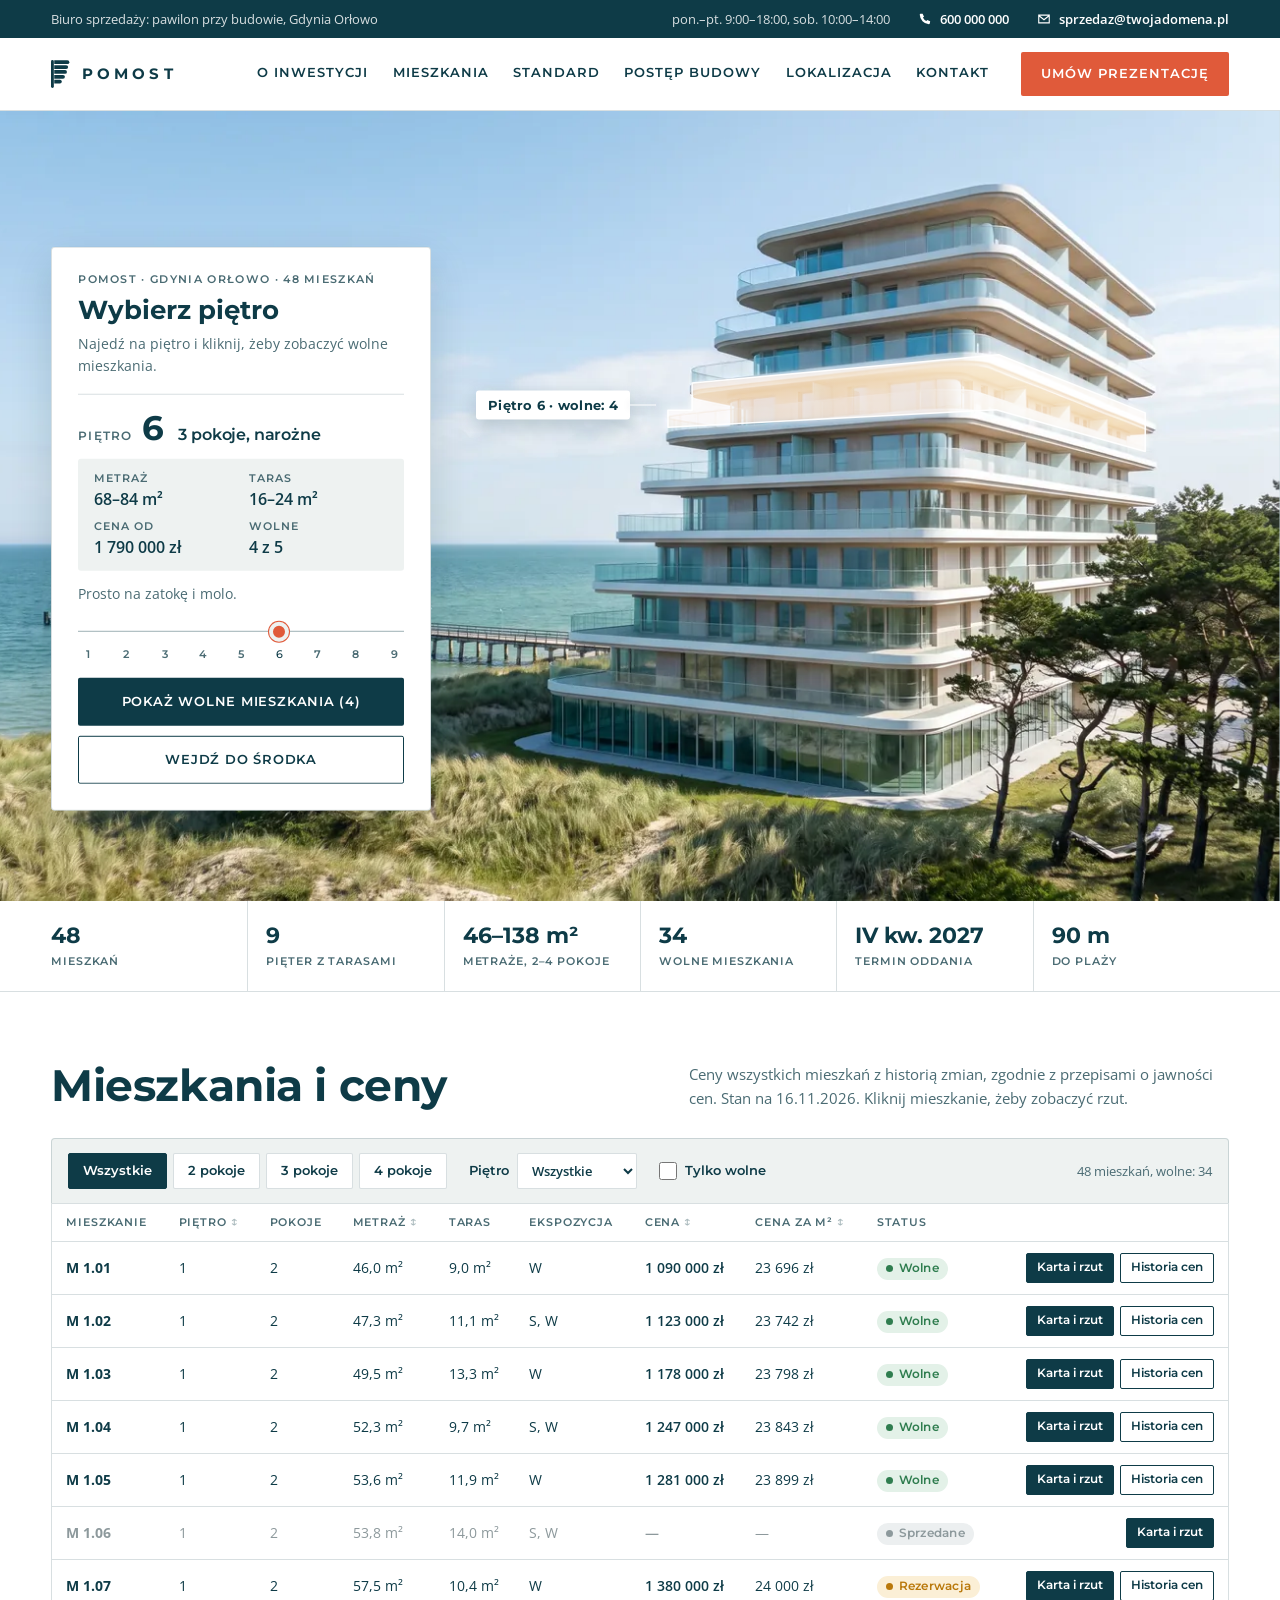
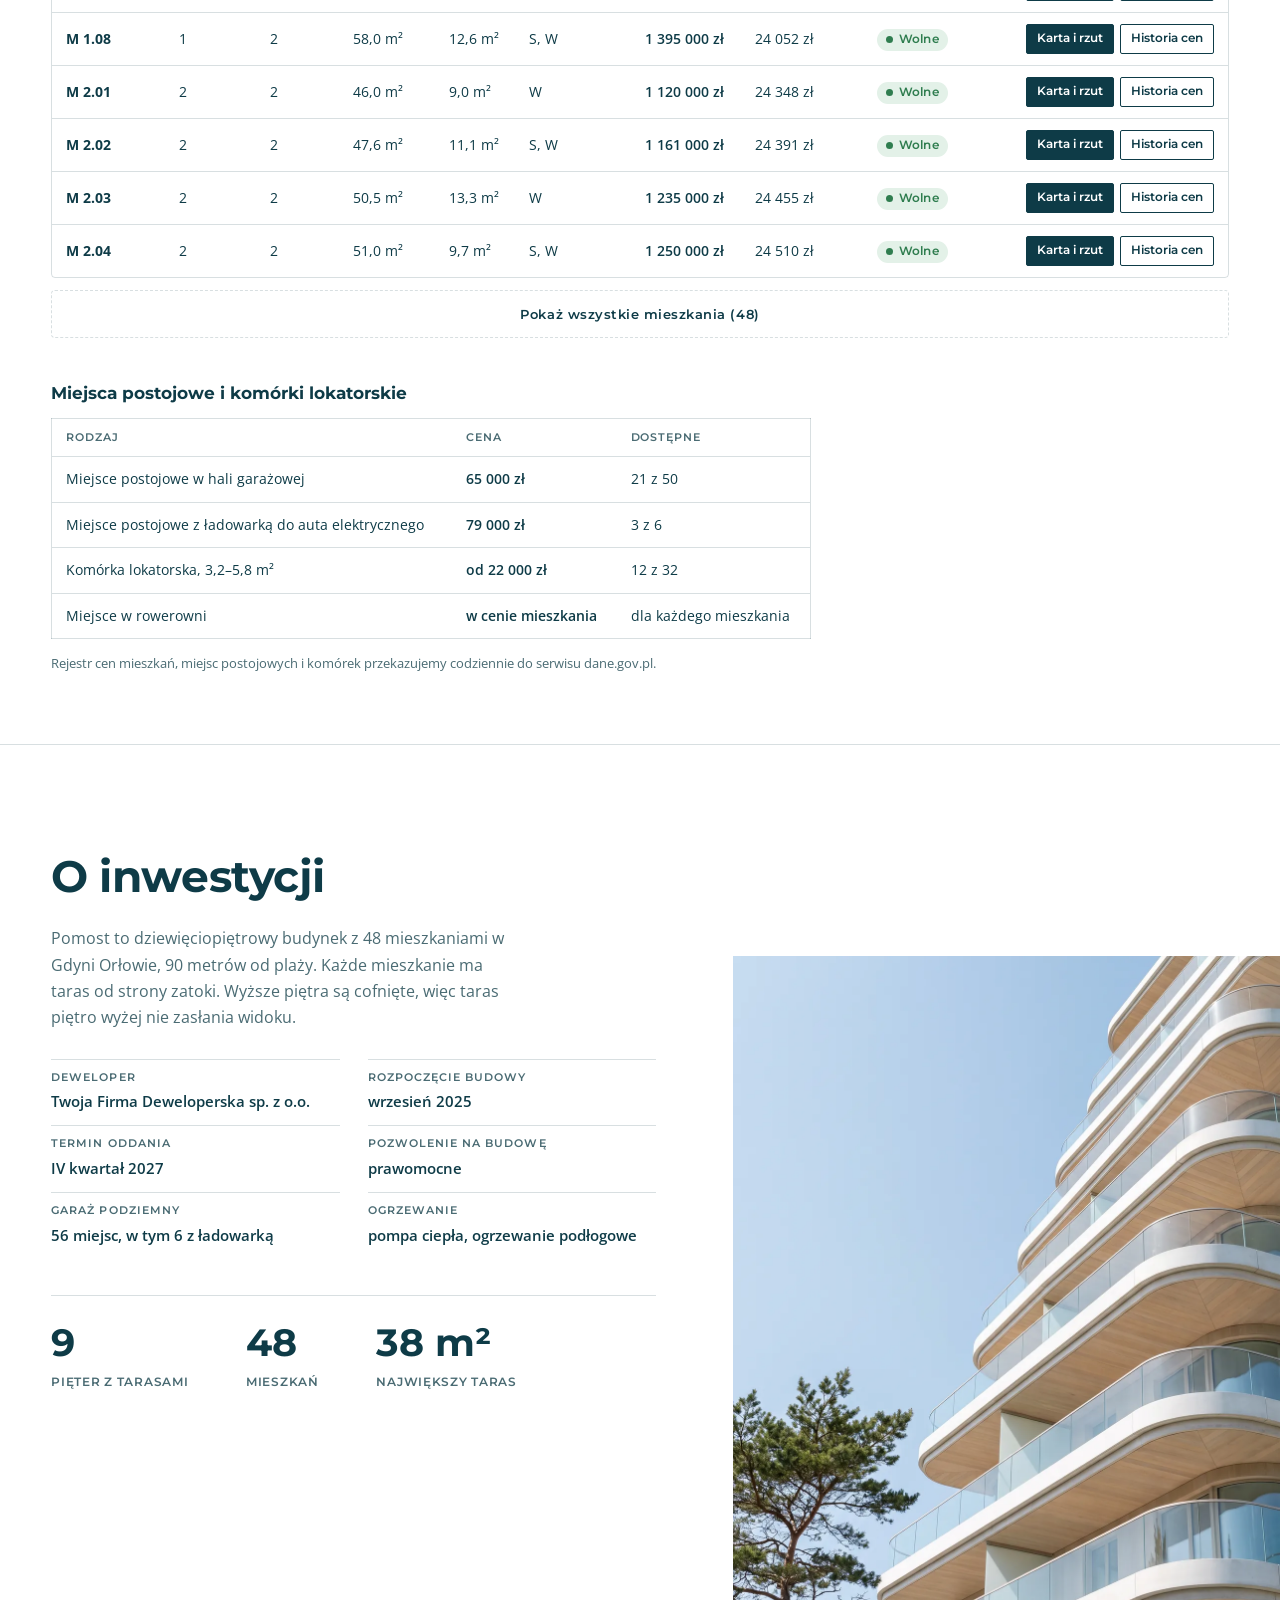
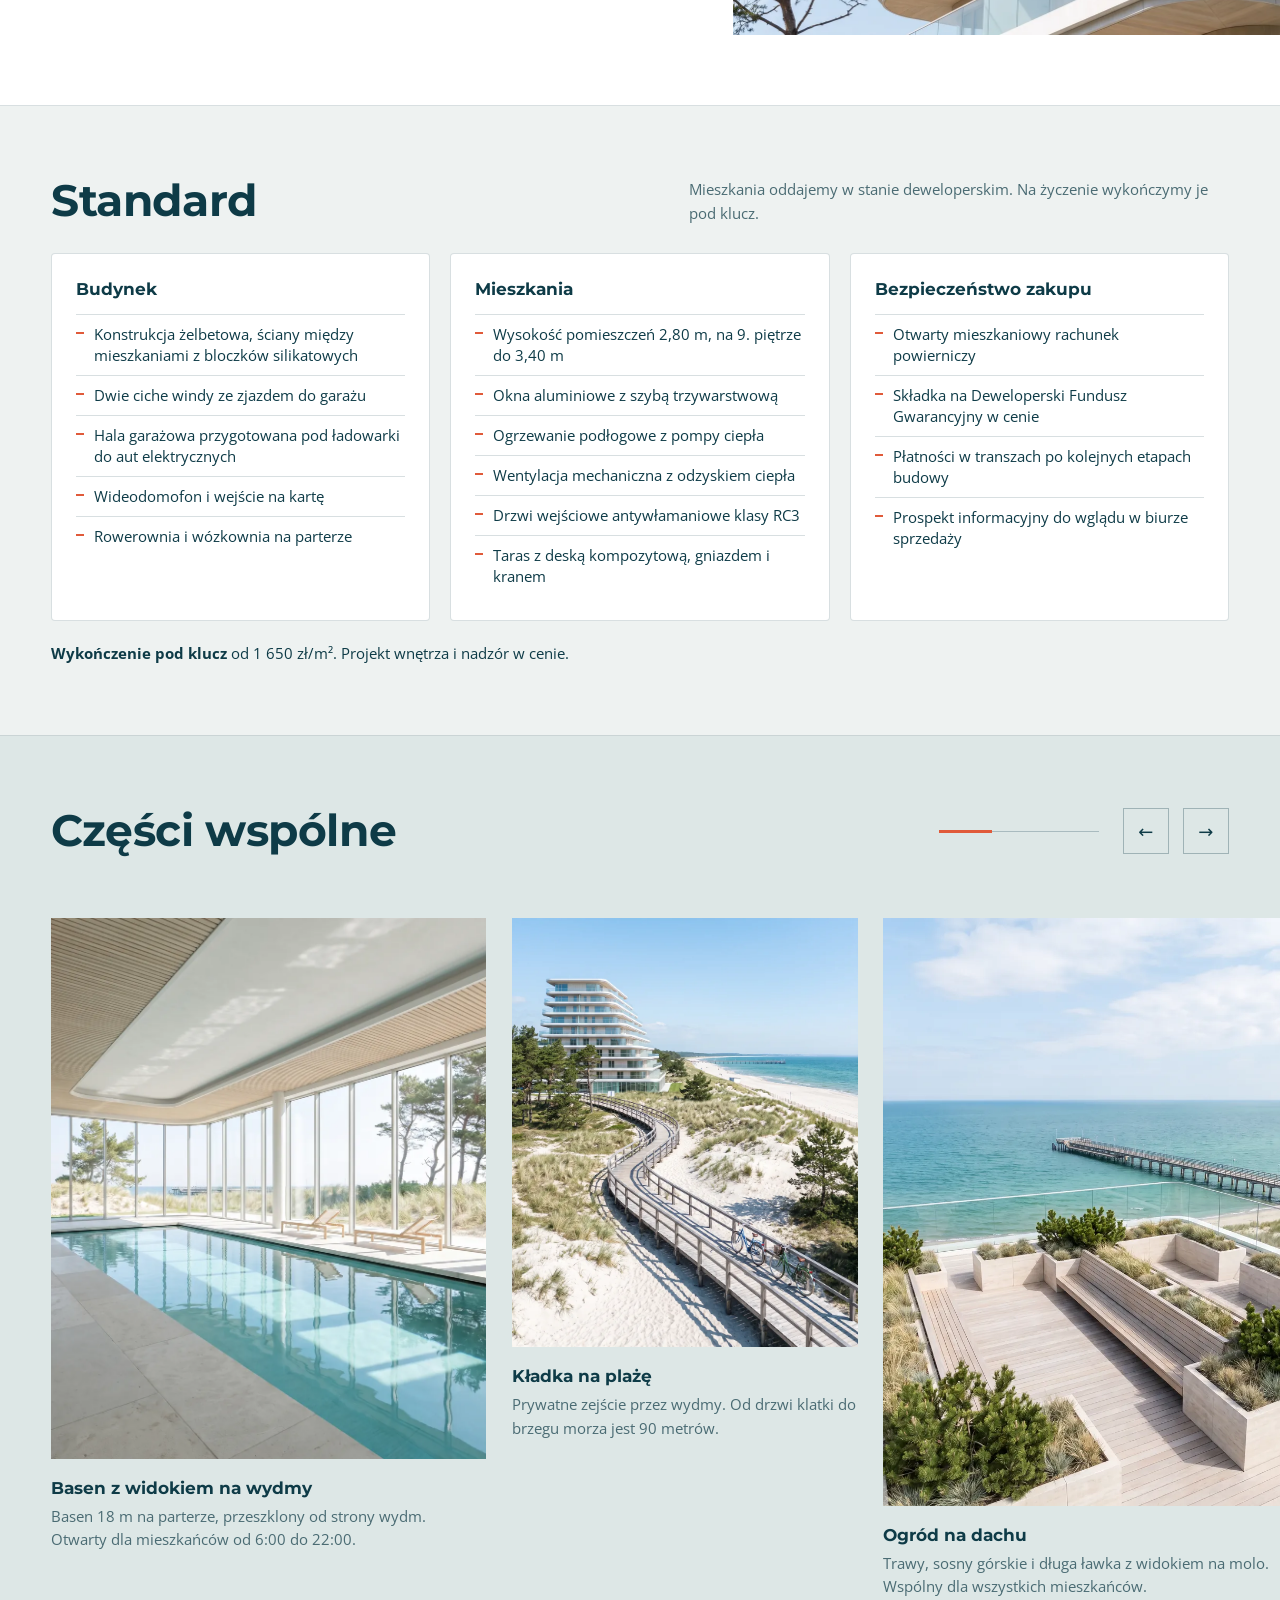
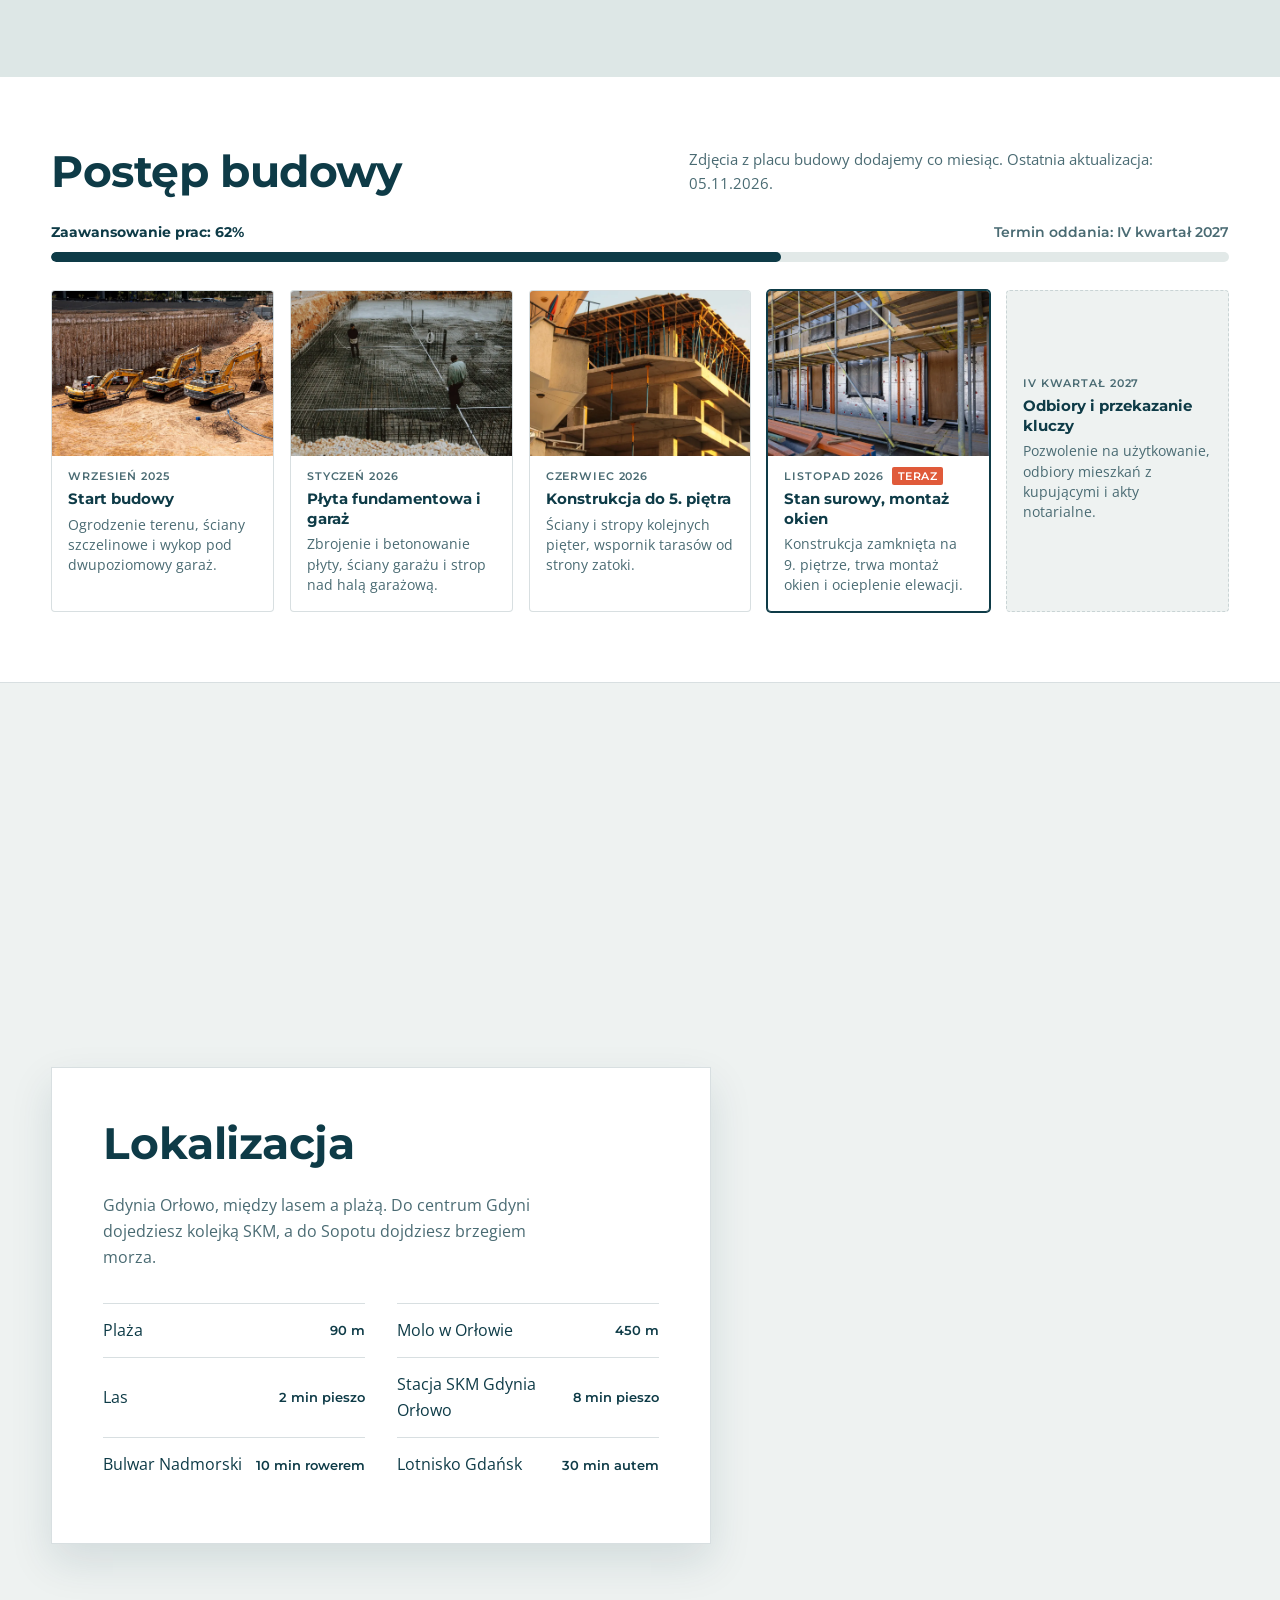
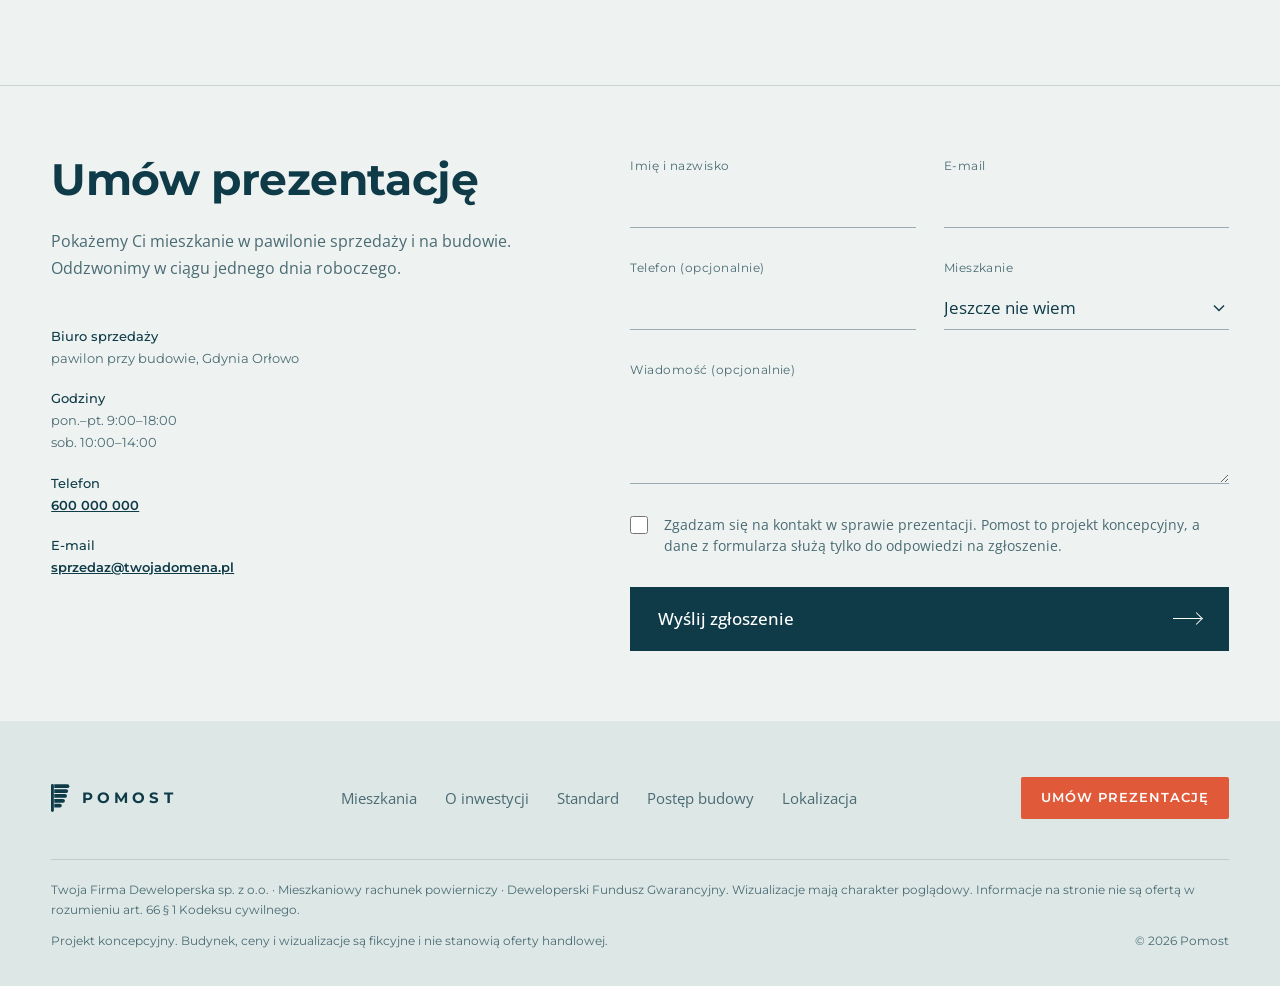
==== commit 548ccda3: "Pomost v2: wygląd prawdziwego dewelopera Pasek biura sprzedaży i białe menu, panel piętra jak z syst" ====
--- a/index.html
+++ b/index.html
@@ -3,6 +3,7 @@
   <head>
     <meta charset="utf-8" />
     <meta name="viewport" content="width=device-width, initial-scale=1" />
+    <meta name="robots" content="noindex" />
     <title>Pomost. Apartamenty nad Zatoką Gdańską</title>
     <meta name="description" content="Wybierz piętro i wejdź do środka. 48 mieszkań z tarasami między lasem a plażą w Gdyni." />
     <meta name="theme-color" content="#EEF2F1" />
@@ -21,17 +22,44 @@
     <meta name="twitter:image" content="https://nyjah2115.github.io/pomost-strona/assets/og.jpg" />
     <link rel="preconnect" href="https://fonts.googleapis.com" />
     <link rel="preconnect" href="https://fonts.gstatic.com" crossorigin />
-    <link rel="stylesheet" href="https://fonts.googleapis.com/css2?family=IBM+Plex+Mono:wght@400;500&family=Outfit:wght@200;300;400;500&display=swap" />
-    <link rel="stylesheet" href="styles.css" />
+    <link rel="stylesheet" href="https://fonts.googleapis.com/css2?family=Montserrat:wght@500;600;700&family=Open+Sans:wght@400;600&display=swap" />
+    <link rel="stylesheet" href="styles.css?v=2" />
+    <link rel="stylesheet" href="dv.css?v=2" />
     <link rel="icon" href="favicon.ico" sizes="32x32" />
     <link rel="icon" href="favicon.svg" type="image/svg+xml" />
     <link rel="icon" href="favicon-32.png" type="image/png" sizes="32x32" />
     <link rel="icon" href="favicon-16.png" type="image/png" sizes="16x16" />
     <link rel="apple-touch-icon" href="apple-touch-icon.png" />
     <link rel="manifest" href="site.webmanifest" />
-    <script src="app.js" defer></script>
+    <script src="app.js?v=2" defer></script>
+    <script src="dv.js?v=2" defer></script>
   </head>
   <body class="pm-body">
+    <div class="dv-top">
+      <div class="dv-top-in">
+        <span class="dv-top-office">Biuro sprzedaży: pawilon przy budowie, Gdynia Orłowo</span>
+        <span class="dv-top-hours">pon.–pt. 9:00–18:00, sob. 10:00–14:00</span>
+        <a href="tel:+48600000000" class="dv-top-link"><svg viewBox="0 0 20 20" aria-hidden="true"><path d="M6.6 2.5l2 4.2-1.6 1.3a10 10 0 004.9 4.9l1.3-1.6 4.2 2-.6 3.2c-.1.6-.7 1-1.3 1A14.5 14.5 0 012.5 3.8c0-.6.4-1.2 1-1.3z" fill="currentColor"/></svg>600 000 000</a>
+        <a href="mailto:sprzedaz@twojadomena.pl" class="dv-top-link dv-top-mail"><svg viewBox="0 0 20 20" aria-hidden="true"><path d="M2.5 4.5h15v11h-15z M2.5 5l7.5 6 7.5-6" fill="none" stroke="currentColor" stroke-width="1.6"/></svg>sprzedaz@twojadomena.pl</a>
+      </div>
+    </div>
+    <header class="dv-head">
+      <div class="dv-head-in">
+        <a href="#mieszkania" class="pm-brand">
+          <svg class="pm-brand-mark" viewBox="0 0 376 572" aria-hidden="true" focusable="false"><g fill="currentColor"><rect width="58" height="572" rx="29" /><path d="M66 4H335a40 40 0 0 1 0 80H66z" /><path d="M66 105H311a39 39 0 0 1 0 78H66z" /><path d="M66 205H287a39 39 0 0 1 0 78H66z" /><path d="M66 304H245.5a38.5 38.5 0 0 1 0 77H66z" /><path d="M66 403H182.5a37.5 37.5 0 0 1 0 75H66z" /></g></svg>
+          <span class="pm-brand-word">Pomost</span>
+        </a>
+        <nav class="dv-menu" aria-label="Nawigacja główna">
+          <a href="#budynek">O inwestycji</a>
+          <a href="#lista">Mieszkania</a>
+          <a href="#standard">Standard</a>
+          <a href="#budowa">Postęp budowy</a>
+          <a href="#lokalizacja">Lokalizacja</a>
+          <a href="#zapisz">Kontakt</a>
+        </nav>
+        <a href="#zapisz" class="dv-cta">Umów prezentację</a>
+      </div>
+    </header>
     <main>
       <section id="mieszkania" class="pk" data-phase="outside" data-settling="false" aria-label="Wybór piętra">
         <div class="pk-stage">
@@ -62,70 +90,102 @@
                   </filter>
                 </defs>
               </svg>
-              <div class="pk-tag" aria-hidden="true"><span>6</span></div>
+              <div class="pk-tag" aria-hidden="true"><span>Piętro 6 · wolne: 4</span></div>
             </div>
             <div class="pk-scrim" aria-hidden="true"></div>
             <div class="pk-spots" data-on="false"></div>
           </div>
 
           <div class="pk-bar">
-            <nav class="pm-nav" aria-label="Nawigacja główna">
-              <a href="#mieszkania" class="pm-brand">
-                <svg class="pm-brand-mark" viewBox="0 0 376 572" aria-hidden="true" focusable="false"><g fill="currentColor"><rect width="58" height="572" rx="29" /><path d="M66 4H335a40 40 0 0 1 0 80H66z" /><path d="M66 105H311a39 39 0 0 1 0 78H66z" /><path d="M66 205H287a39 39 0 0 1 0 78H66z" /><path d="M66 304H245.5a38.5 38.5 0 0 1 0 77H66z" /><path d="M66 403H182.5a37.5 37.5 0 0 1 0 75H66z" /></g></svg>
-                <span class="pm-brand-word">Pomost</span>
-              </a>
-              <ul class="pm-nav-links">
-                <li><a href="#budynek">Budynek</a></li>
-                <li><a href="#udogodnienia">Udogodnienia</a></li>
-                <li><a href="#lokalizacja">Lokalizacja</a></li>
-              </ul>
-              <a href="#zapisz" class="pm-reg">Zapisz się</a>
-            </nav>
             <div class="pk-bar-inside">
               <button type="button" class="pk-back" data-back>
                 <span class="pk-back-arrow" aria-hidden="true"><i></i></span>
                 <span data-back-label>Wróć do budynku</span>
               </button>
-              <a href="#zapisz" class="pm-reg">Zapisz się</a>
+              <a href="#zapisz" class="dv-cta">Umów prezentację</a>
             </div>
           </div>
         </div>
 
         <div class="pk-panel" data-on="true">
-          <h1 class="pk-title"><span class="pm-sr">Pomost, apartamenty nad Zatoką Gdańską. </span>Wybierz piętro</h1>
-          <p class="pk-intro" data-intro>Najedź na piętro, a jego okna się rozjaśnią. Kliknij je albo ustaw suwak i wejdź przez szybę do środka.</p>
-          <div class="pk-readout">
-            <span class="pk-readout-label">Piętro</span>
-            <span class="pk-num" aria-hidden="true" data-num>6</span>
-          </div>
+        <p class="dv-kicker">Pomost · Gdynia Orłowo · 48 mieszkań</p>
+        <h1 class="pk-title"><span class="pm-sr">Pomost, apartamenty nad Zatoką Gdańską. </span>Wybierz piętro</h1>
+        <p class="pk-intro" data-intro>Najedź na piętro i kliknij, żeby zobaczyć wolne mieszkania.</p>
+        <div class="pk-readout">
+          <span class="pk-readout-label">Piętro</span>
+          <span class="pk-num" aria-hidden="true" data-num>6</span>
           <h2 class="pk-type" data-type>3 pokoje, narożne</h2>
-          <p class="pk-desc" data-desc>Od 68 do 84 m², taras od 16 do 24 m². Prosto na zatokę i molo.</p>
-          <dl class="pk-spec">
-            <div><dt>Cena</dt><dd data-price>od 1&nbsp;790&nbsp;000 zł</dd></div>
-            <div><dt>Wolne</dt><dd data-free>4 z 5</dd></div>
-          </dl>
-          <div class="pk-range">
-            <input type="range" min="1" max="9" step="1" value="6" aria-label="Piętro" aria-valuetext="Piętro 6, 3 pokoje, narożne" data-range />
-            <div class="pk-ticks" aria-hidden="true"><span>1</span><span>2</span><span>3</span><span>4</span><span>5</span><span data-on="true">6</span><span>7</span><span>8</span><span>9</span></div>
-          </div>
+        </div>
+        <dl class="pk-spec">
+          <div><dt>Metraż</dt><dd data-area>68–84 m²</dd></div>
+          <div><dt>Taras</dt><dd data-terrace>16–24 m²</dd></div>
+          <div><dt>Cena od</dt><dd data-price>1&nbsp;790&nbsp;000 zł</dd></div>
+          <div><dt>Wolne</dt><dd data-free>4 z 5</dd></div>
+        </dl>
+        <p class="pk-desc" data-desc>Prosto na zatokę i molo.</p>
+        <div class="pk-range">
+          <input type="range" min="1" max="9" step="1" value="6" aria-label="Piętro" aria-valuetext="Piętro 6, 3 pokoje, narożne" data-range />
+          <div class="pk-ticks" aria-hidden="true"><span>1</span><span>2</span><span>3</span><span>4</span><span>5</span><span data-on="true">6</span><span>7</span><span>8</span><span>9</span></div>
+        </div>
+        <div class="dv-actions">
+          <a href="#lista" class="dv-btn" data-list>Pokaż wolne mieszkania (4)</a>
           <button type="button" class="pk-enter" data-enter data-loading="false">
             <i aria-hidden="true"></i><i aria-hidden="true"></i><i aria-hidden="true"></i><i aria-hidden="true"></i>
-            <span data-enter-label>Wejdź</span><span class="pm-sr" data-enter-sr> na piętro 6</span>
+            <span data-enter-label>Wejdź do środka</span><span class="pm-sr" data-enter-sr> na piętro 6</span>
           </button>
         </div>
-
-        <div class="pk-caption" data-on="false" inert>
+      </div>
+      <div class="pk-caption" data-on="false" inert>
           <h2 class="pk-cap-title" tabindex="-1" data-cap-title>Piętro 6, trzy pokoje</h2>
           <p class="pk-cap-text" data-cap-text></p>
           <ul class="pk-spot-list" data-spot-list></ul>
         </div>
       </section>
-
+    <section class="dv-facts" aria-label="Inwestycja w liczbach">
+      <div class="dv-facts-in">
+        <div><b>48</b><span>mieszkań</span></div>
+        <div><b>9</b><span>pięter z tarasami</span></div>
+        <div><b>46–138 m²</b><span>metraże, 2–4 pokoje</span></div>
+        <div><b data-free-total>34</b><span>wolne mieszkania</span></div>
+        <div><b>IV kw. 2027</b><span>termin oddania</span></div>
+        <div><b>90 m</b><span>do plaży</span></div>
+      </div>
+    </section>
+    <section id="lista" class="dv-sec dv-apts" aria-labelledby="lista-title">
+      <div class="pm-wrap">
+        <div class="dv-sec-head">
+          <h2 id="lista-title" class="pm-h2">Mieszkania i ceny</h2>
+          <p class="dv-sec-lead">Ceny wszystkich mieszkań z historią zmian, zgodnie z przepisami o jawności cen. Stan na 16.11.2026. Kliknij mieszkanie, żeby zobaczyć rzut.</p>
+        </div>
+        <div data-apts></div>
+        <div class="dv-extras">
+          <h3 class="dv-h3">Miejsca postojowe i komórki lokatorskie</h3>
+          <table class="dv-table dv-table--small">
+            <thead><tr><th scope="col">Rodzaj</th><th scope="col">Cena</th><th scope="col">Dostępne</th></tr></thead>
+            <tbody>
+              <tr><td>Miejsce postojowe w hali garażowej</td><td>65&nbsp;000 zł</td><td>21 z 50</td></tr>
+              <tr><td>Miejsce postojowe z ładowarką do auta elektrycznego</td><td>79&nbsp;000 zł</td><td>3 z 6</td></tr>
+              <tr><td>Komórka lokatorska, 3,2–5,8 m²</td><td>od 22&nbsp;000 zł</td><td>12 z 32</td></tr>
+              <tr><td>Miejsce w rowerowni</td><td>w cenie mieszkania</td><td>dla każdego mieszkania</td></tr>
+            </tbody>
+          </table>
+          <p class="dv-note">Rejestr cen mieszkań, miejsc postojowych i komórek przekazujemy codziennie do serwisu dane.gov.pl.</p>
+        </div>
+      </div>
+    </section>
       <section id="budynek" class="tr" aria-labelledby="tr-title">
         <div class="tr-grid">
           <div class="tr-copy">
-            <h2 id="tr-title" class="pm-h2">Każde piętro ma swój pomost</h2>
-            <p class="pm-lead">Tarasy wysuwają się nad wydmy jak pomosty nad wodę. Im wyżej, tym głębiej cofa się elewacja, więc żaden taras nie zasłania widoku temu poniżej.</p>
+            <h2 id="tr-title" class="pm-h2">O inwestycji</h2>
+          <p class="pm-lead">Pomost to dziewięciopiętrowy budynek z 48 mieszkaniami w Gdyni Orłowie, 90 metrów od plaży. Każde mieszkanie ma taras od strony zatoki. Wyższe piętra są cofnięte, więc taras piętro wyżej nie zasłania widoku.</p>
+          <dl class="dv-about">
+            <div><dt>Deweloper</dt><dd>Twoja Firma Deweloperska sp. z o.o.</dd></div>
+            <div><dt>Rozpoczęcie budowy</dt><dd>wrzesień 2025</dd></div>
+            <div><dt>Termin oddania</dt><dd>IV kwartał 2027</dd></div>
+            <div><dt>Pozwolenie na budowę</dt><dd>prawomocne</dd></div>
+            <div><dt>Garaż podziemny</dt><dd>56 miejsc, w tym 6 z ładowarką</dd></div>
+            <div><dt>Ogrzewanie</dt><dd>pompa ciepła, ogrzewanie podłogowe</dd></div>
+          </dl>
             <dl class="tr-facts">
               <div class="tr-fact"><dt>pięter z tarasami</dt><dd>9</dd></div>
               <div class="tr-fact"><dt>mieszkań</dt><dd>48</dd></div>
@@ -138,10 +198,50 @@
           </figure>
         </div>
       </section>
-
+      <section id="standard" class="dv-sec dv-std" aria-labelledby="std-title">
+        <div class="pm-wrap">
+          <div class="dv-sec-head">
+            <h2 id="std-title" class="pm-h2">Standard</h2>
+            <p class="dv-sec-lead">Mieszkania oddajemy w stanie deweloperskim. Na życzenie wykończymy je pod klucz.</p>
+          </div>
+          <div class="dv-std-grid">
+            <div>
+              <h3 class="dv-h3">Budynek</h3>
+              <ul>
+                <li>Konstrukcja żelbetowa, ściany między mieszkaniami z bloczków silikatowych</li>
+                <li>Dwie ciche windy ze zjazdem do garażu</li>
+                <li>Hala garażowa przygotowana pod ładowarki do aut elektrycznych</li>
+                <li>Wideodomofon i wejście na kartę</li>
+                <li>Rowerownia i wózkownia na parterze</li>
+              </ul>
+            </div>
+            <div>
+              <h3 class="dv-h3">Mieszkania</h3>
+              <ul>
+                <li>Wysokość pomieszczeń 2,80&nbsp;m, na 9.&nbsp;piętrze do 3,40&nbsp;m</li>
+                <li>Okna aluminiowe z szybą trzywarstwową</li>
+                <li>Ogrzewanie podłogowe z pompy ciepła</li>
+                <li>Wentylacja mechaniczna z odzyskiem ciepła</li>
+                <li>Drzwi wejściowe antywłamaniowe klasy RC3</li>
+                <li>Taras z deską kompozytową, gniazdem i kranem</li>
+              </ul>
+            </div>
+            <div>
+              <h3 class="dv-h3">Bezpieczeństwo zakupu</h3>
+              <ul>
+                <li>Otwarty mieszkaniowy rachunek powierniczy</li>
+                <li>Składka na Deweloperski Fundusz Gwarancyjny w&nbsp;cenie</li>
+                <li>Płatności w transzach po kolejnych etapach budowy</li>
+                <li>Prospekt informacyjny do wglądu w biurze sprzedaży</li>
+              </ul>
+            </div>
+          </div>
+          <p class="dv-std-pack"><b>Wykończenie pod klucz</b> od 1&nbsp;650 zł/m². Projekt wnętrza i nadzór w cenie.</p>
+        </div>
+      </section>
       <section id="udogodnienia" class="am" aria-labelledby="am-title">
         <div class="pm-wrap am-head">
-          <h2 id="am-title" class="pm-h2">Dom zaczyna się przy plaży</h2>
+          <h2 id="am-title" class="pm-h2">Części wspólne</h2>
           <div class="am-ctrl">
             <span class="am-progress" aria-hidden="true"><i data-rail-marker></i></span>
             <button type="button" class="am-arrow" data-rail-step="-1" aria-label="Poprzednie"><span aria-hidden="true">←</span></button>
@@ -152,7 +252,6 @@
           <figure class="am-card" style="--w: clamp(280px, 34vw, 500px)">
             <img src="assets/photos/pool-900.webp" width="900" height="1117" alt="Kryty basen z przeszkloną ścianą, za nią wydmy i sosny" loading="lazy" decoding="async" />
             <figcaption>
-              <span class="am-idx">01</span>
               <h3 class="am-title">Basen z widokiem na wydmy</h3>
               <p class="am-text">Basen 18 m na parterze, przeszklony od strony wydm. Otwarty dla mieszkańców od 6:00 do 22:00.</p>
             </figcaption>
@@ -160,7 +259,6 @@
           <figure class="am-card" style="--w: clamp(250px, 27vw, 410px)">
             <img src="assets/photos/boardwalk-900.webp" width="900" height="1117" alt="Drewniana kładka wijąca się przez białe wydmy w stronę plaży" loading="lazy" decoding="async" />
             <figcaption>
-              <span class="am-idx">02</span>
               <h3 class="am-title">Kładka na plażę</h3>
               <p class="am-text">Prywatne zejście przez wydmy. Od drzwi klatki do brzegu morza jest 90 metrów.</p>
             </figcaption>
@@ -168,29 +266,69 @@
           <figure class="am-card" style="--w: clamp(280px, 37vw, 540px)">
             <img src="assets/photos/roof-900.webp" width="900" height="1117" alt="Ogród na dachu z trawami w kamiennych donicach i widokiem na morze i molo" loading="lazy" decoding="async" />
             <figcaption>
-              <span class="am-idx">03</span>
               <h3 class="am-title">Ogród na dachu</h3>
               <p class="am-text">Trawy, sosny górskie i długa ławka z widokiem na molo. Wspólny dla wszystkich mieszkańców.</p>
             </figcaption>
           </figure>
         </div>
       </section>
-
+      <section id="budowa" class="dv-sec dv-build" aria-labelledby="bud-title">
+        <div class="pm-wrap">
+          <div class="dv-sec-head">
+            <h2 id="bud-title" class="pm-h2">Postęp budowy</h2>
+            <p class="dv-sec-lead">Zdjęcia z placu budowy dodajemy co miesiąc. Ostatnia aktualizacja: 05.11.2026.</p>
+          </div>
+          <div class="dv-progress" role="img" aria-label="Zaawansowanie budowy 62 procent">
+            <div class="dv-progress-top"><b>Zaawansowanie prac: 62%</b><span>Termin oddania: IV kwartał 2027</span></div>
+            <div class="dv-progress-bar"><i style="width: 62%"></i></div>
+          </div>
+          <ol class="dv-timeline">
+            <li data-state="done">
+              <img src="assets/budowa/budowa-1-wykop.webp" width="1000" height="750" alt="Koparki w wykopie pod garaż podziemny" loading="lazy" decoding="async" />
+              <time>wrzesień 2025</time>
+              <b>Start budowy</b>
+              <p>Ogrodzenie terenu, ściany szczelinowe i wykop pod dwupoziomowy garaż.</p>
+            </li>
+            <li data-state="done">
+              <img src="assets/budowa/budowa-2-fundament.webp" width="1000" height="750" alt="Zbrojenie płyty fundamentowej" loading="lazy" decoding="async" />
+              <time>styczeń 2026</time>
+              <b>Płyta fundamentowa i garaż</b>
+              <p>Zbrojenie i betonowanie płyty, ściany garażu i strop nad halą garażową.</p>
+            </li>
+            <li data-state="done">
+              <img src="assets/budowa/budowa-3-konstrukcja.webp" width="1000" height="750" alt="Betonowa konstrukcja kolejnych pięter z szalunkami" loading="lazy" decoding="async" />
+              <time>czerwiec 2026</time>
+              <b>Konstrukcja do 5. piętra</b>
+              <p>Ściany i stropy kolejnych pięter, wspornik tarasów od strony zatoki.</p>
+            </li>
+            <li data-state="now">
+              <img src="assets/budowa/budowa-4-okna.webp" width="1000" height="750" alt="Rusztowania, ocieplenie i zamontowane okna" loading="lazy" decoding="async" />
+              <time>listopad 2026</time>
+              <b>Stan surowy, montaż okien</b>
+              <p>Konstrukcja zamknięta na 9. piętrze, trwa montaż okien i ocieplenie elewacji.</p>
+            </li>
+            <li data-state="next">
+              <time>IV kwartał 2027</time>
+              <b>Odbiory i przekazanie kluczy</b>
+              <p>Pozwolenie na użytkowanie, odbiory mieszkań z kupującymi i akty notarialne.</p>
+            </li>
+          </ol>
+        </div>
+      </section>
       <section id="lokalizacja" class="lc" aria-labelledby="lc-title">
-        <figure class="lc-map">
-          <img src="assets/photos/aerial-2560.webp" srcset="assets/photos/aerial-1280.webp 1280w, assets/photos/aerial-2560.webp 2560w" sizes="100vw" width="2560" height="1086" alt="Wybrzeże z lotu ptaka: plaża, molo, las sosnowy i budynek Pomost blisko brzegu" loading="lazy" decoding="async" />
-          <span class="lc-pin" aria-hidden="true"><b>Pomost</b><i></i></span>
+        <figure class="lc-map dv-map">
+          <iframe title="Mapa: Gdynia Orłowo" src="https://www.openstreetmap.org/export/embed.html?bbox=18.5450%2C54.4705%2C18.5800%2C54.4870&amp;layer=mapnik&amp;marker=54.47805%2C18.56125" loading="lazy"></iframe>
         </figure>
         <div class="lc-panel">
-          <h2 id="lc-title" class="pm-h2">Morze za progiem</h2>
-          <p class="pm-lead">Pomost stoi między lasem a plażą w Gdyni. Do centrum dojedziesz kolejką SKM, a do molo dojdziesz brzegiem.</p>
+          <h2 id="lc-title" class="pm-h2">Lokalizacja</h2>
+          <p class="pm-lead">Gdynia Orłowo, między lasem a plażą. Do centrum Gdyni dojedziesz kolejką SKM, a do Sopotu dojdziesz brzegiem morza.</p>
           <ul class="lc-list">
-            <li><img src="assets/icons/wave.png" width="28" height="28" alt="" loading="lazy" /><span>Plaża</span><b>90 m</b></li>
-            <li><img src="assets/icons/pier.png" width="28" height="28" alt="" loading="lazy" /><span>Molo</span><b>450 m</b></li>
-            <li><img src="assets/icons/pine.png" width="28" height="28" alt="" loading="lazy" /><span>Las</span><b>2 min pieszo</b></li>
-            <li><img src="assets/icons/train.png" width="28" height="28" alt="" loading="lazy" /><span>Stacja SKM</span><b>8 min pieszo</b></li>
-            <li><img src="assets/icons/bike.png" width="28" height="28" alt="" loading="lazy" /><span>Bulwar</span><b>10 min rowerem</b></li>
-            <li><img src="assets/icons/plane.png" width="28" height="28" alt="" loading="lazy" /><span>Lotnisko</span><b>30 min autem</b></li>
+            <li><span>Plaża</span><b>90 m</b></li>
+            <li><span>Molo w Orłowie</span><b>450 m</b></li>
+            <li><span>Las</span><b>2 min pieszo</b></li>
+            <li><span>Stacja SKM Gdynia Orłowo</span><b>8 min pieszo</b></li>
+            <li><span>Bulwar Nadmorski</span><b>10 min rowerem</b></li>
+            <li><span>Lotnisko Gdańsk</span><b>30 min autem</b></li>
           </ul>
         </div>
       </section>
@@ -198,12 +336,14 @@
       <section id="zapisz" class="rg" aria-labelledby="rg-title">
         <div class="pm-wrap rg-grid">
           <div class="rg-copy">
-            <h2 id="rg-title" class="pm-h2">Zapisz się na prezentację</h2>
-            <p class="pm-lead">Pokażemy Ci wybrane piętro na miejscu i w makiecie. Odpowiadamy w ciągu jednego dnia roboczego.</p>
+            <h2 id="rg-title" class="pm-h2">Umów prezentację</h2>
+          <p class="pm-lead">Pokażemy Ci mieszkanie w pawilonie sprzedaży i na budowie. Oddzwonimy w ciągu jednego dnia roboczego.</p>
             <dl class="rg-office">
-              <div><dt>Pawilon sprzedaży</dt><dd>przy budowie, Gdynia</dd></div>
-              <div><dt>Godziny</dt><dd>pon.-pt. 9:00-18:00<br />sob. 10:00-14:00</dd></div>
-            </dl>
+            <div><dt>Biuro sprzedaży</dt><dd>pawilon przy budowie, Gdynia Orłowo</dd></div>
+            <div><dt>Godziny</dt><dd>pon.–pt. 9:00–18:00<br />sob. 10:00–14:00</dd></div>
+            <div><dt>Telefon</dt><dd><a href="tel:+48600000000">600 000 000</a></dd></div>
+            <div><dt>E-mail</dt><dd><a href="mailto:sprzedaz@twojadomena.pl">sprzedaz@twojadomena.pl</a></dd></div>
+          </dl>
           </div>
 
           <form class="rg-form" name="zapis" method="POST" action="/" data-netlify="true" netlify-honeypot="firma" novalidate data-form>
@@ -224,7 +364,7 @@
               <p class="rg-err" id="f-phone-error" hidden></p>
             </div>
             <div class="rg-field">
-              <label for="f-floor">Interesujące piętro</label>
+              <label for="f-floor">Mieszkanie</label>
               <select id="f-floor" name="floor">
                 <option value="">Jeszcze nie wiem</option>
                 <option value="1">Piętro 1, 2 pokoje</option>
@@ -271,14 +411,16 @@
             <span class="pm-brand-word">Pomost</span>
           </a>
           <nav class="ft-nav" aria-label="Stopka">
-            <a href="#mieszkania">Mieszkania</a>
-            <a href="#budynek">Budynek</a>
-            <a href="#udogodnienia">Udogodnienia</a>
+            <a href="#lista">Mieszkania</a>
+            <a href="#budynek">O inwestycji</a>
+            <a href="#standard">Standard</a>
+            <a href="#budowa">Postęp budowy</a>
             <a href="#lokalizacja">Lokalizacja</a>
           </nav>
-          <a href="#zapisz" class="pm-reg">Zapisz się</a>
+          <a href="#zapisz" class="dv-cta">Umów prezentację</a>
         </div>
         <div class="ft-note">
+          <p>Twoja Firma Deweloperska sp. z o.o. · Mieszkaniowy rachunek powierniczy · Deweloperski Fundusz Gwarancyjny. Wizualizacje mają charakter poglądowy. Informacje na stronie nie są ofertą w rozumieniu art. 66 § 1 Kodeksu cywilnego.</p>
           <p>Projekt koncepcyjny. Budynek, ceny i wizualizacje są fikcyjne i nie stanowią oferty handlowej.</p>
           <p>© 2026 Pomost</p>
         </div>
--- a/styles.css
+++ b/styles.css
@@ -1761,3 +1761,425 @@
 .pk[data-phase="moving"] .pk-back {
   visibility: hidden;
 }
+
+/* ======================================================================
+   v2 (16.11.2026): wygląd prawdziwej strony dewelopera.
+   Pasek biura sprzedaży, biały nagłówek z menu, panel piętra jak z systemu
+   sprzedaży, pasek z liczbami. Czcionki: Montserrat (nagłówki, etykiety)
+   i Open Sans (tekst) zamiast cienkiej Outfit i IBM Plex Mono.
+   ====================================================================== */
+:root,
+.pm-body {
+  --pm-font: "Open Sans", ui-sans-serif, system-ui, sans-serif;
+  --pm-mono: "Montserrat", ui-sans-serif, system-ui, sans-serif;
+  --dv-head-font: "Montserrat", ui-sans-serif, system-ui, sans-serif;
+  --dv-top-h: 38px;
+  --dv-head-h: 72px;
+  --dv-ok: #2f7d4f;
+  --dv-res: #b9780b;
+  --dv-sold: #8d999c;
+}
+
+.pm-h2 {
+  font-family: var(--dv-head-font);
+  font-size: clamp(30px, 3.4vw, 46px);
+  font-weight: 700;
+  line-height: 1.1;
+  letter-spacing: -0.01em;
+}
+
+.pm-brand-word {
+  font-family: var(--dv-head-font);
+  font-weight: 700;
+  letter-spacing: 0.28em;
+}
+
+/* Pasek biura sprzedaży */
+.dv-top {
+  background: var(--pm-sea);
+  color: rgba(255, 255, 255, 0.84);
+  font: 400 13px/1 var(--pm-font);
+}
+
+.dv-top-in {
+  display: flex;
+  align-items: center;
+  gap: 28px;
+  height: var(--dv-top-h);
+  padding: 0 var(--pm-gutter);
+}
+
+.dv-top-office {
+  margin-right: auto;
+}
+
+.dv-top-link {
+  display: inline-flex;
+  align-items: center;
+  gap: 8px;
+  color: #fff;
+  font-weight: 600;
+  text-decoration: none;
+}
+
+.dv-top-link svg {
+  width: 14px;
+  height: 14px;
+}
+
+/* Nagłówek z menu */
+.dv-head {
+  position: sticky;
+  top: 0;
+  z-index: 60;
+  background: #fff;
+  border-bottom: 1px solid var(--pm-line);
+}
+
+.dv-head-in {
+  display: flex;
+  align-items: center;
+  gap: 32px;
+  height: var(--dv-head-h);
+  padding: 0 var(--pm-gutter);
+}
+
+.dv-menu {
+  display: flex;
+  gap: clamp(16px, 1.9vw, 30px);
+  margin-left: auto;
+}
+
+.dv-menu a {
+  padding: 8px 0;
+  border-bottom: 2px solid transparent;
+  color: var(--pm-sea);
+  font: 600 12.5px/1 var(--dv-head-font);
+  letter-spacing: 0.08em;
+  text-decoration: none;
+  text-transform: uppercase;
+  transition: border-color 0.2s ease;
+}
+
+.dv-menu a:hover {
+  border-bottom-color: var(--pm-buoy);
+}
+
+.dv-cta {
+  display: inline-flex;
+  align-items: center;
+  height: 44px;
+  padding: 0 20px;
+  border-radius: 2px;
+  background: var(--pm-buoy);
+  color: #fff;
+  font: 600 12.5px/1 var(--dv-head-font);
+  letter-spacing: 0.08em;
+  text-decoration: none;
+  text-transform: uppercase;
+  white-space: nowrap;
+  transition: background-color 0.2s ease;
+}
+
+.dv-cta:hover {
+  background: #c74a2d;
+}
+
+/* Scena z budynkiem pod nagłówkiem */
+.pk-bar {
+  padding-top: 18px;
+  background: none;
+}
+
+/* Panel piętra: typografia (wspólna dla komputera i telefonu) */
+.dv-kicker {
+  margin: 0 0 10px;
+  color: var(--pm-tide);
+  font: 600 11px/1.3 var(--dv-head-font);
+  letter-spacing: 0.12em;
+  text-transform: uppercase;
+}
+
+.pk-title {
+  font: 700 26px/1.1 var(--dv-head-font);
+  letter-spacing: 0;
+}
+
+.pk-intro {
+  margin-top: 8px;
+  font-size: 14px;
+}
+
+.pk-readout {
+  flex-wrap: wrap;
+  align-items: baseline;
+  gap: 10px;
+  margin-top: 18px;
+  padding-top: 16px;
+  border-top: 1px solid var(--pm-line);
+}
+
+.pk-readout-label {
+  padding-bottom: 0;
+  font: 600 12px/1 var(--dv-head-font);
+  letter-spacing: 0.1em;
+}
+
+.pk-num {
+  color: var(--pm-sea);
+  font: 700 34px/1 var(--dv-head-font);
+  letter-spacing: 0;
+}
+
+.pk-type {
+  margin: 0 0 0 4px;
+  font: 600 16px/1.2 var(--dv-head-font);
+}
+
+.pk-spec {
+  gap: 12px 16px;
+  margin-top: 14px;
+  padding: 14px 16px;
+  border-top: 0;
+  border-radius: 3px;
+  background: var(--pm-mist);
+}
+
+.pk-spec dt {
+  font: 600 10.5px/1.2 var(--dv-head-font);
+  letter-spacing: 0.1em;
+}
+
+.pk-spec dd {
+  color: var(--pm-sea);
+  font: 600 16px/1.2 var(--pm-font);
+}
+
+.pk-desc {
+  margin-top: 12px;
+  font-size: 14px;
+}
+
+.pk-range {
+  margin-top: 14px;
+}
+
+.pk-ticks {
+  font: 600 11px/1 var(--dv-head-font);
+}
+
+.dv-actions {
+  display: grid;
+  gap: 10px;
+  margin-top: 18px;
+}
+
+.dv-btn {
+  display: flex;
+  align-items: center;
+  justify-content: center;
+  height: 48px;
+  border-radius: 2px;
+  background: var(--pm-sea);
+  color: #fff;
+  font: 600 13px/1 var(--dv-head-font);
+  letter-spacing: 0.06em;
+  text-decoration: none;
+  text-transform: uppercase;
+  transition: background-color 0.2s ease;
+}
+
+.dv-btn:hover {
+  background: #0a2c35;
+}
+
+.pk-enter {
+  width: 100%;
+  min-width: 0;
+  height: 48px;
+  margin-top: 0;
+  border: 1.5px solid var(--pm-sea);
+  border-radius: 2px;
+  background: #fff;
+  color: var(--pm-sea);
+  font: 600 13px/1 var(--dv-head-font);
+  letter-spacing: 0.06em;
+  text-transform: uppercase;
+}
+
+.pk-enter:hover {
+  background: var(--pm-mist);
+}
+
+.pk-enter i {
+  display: none;
+}
+
+/* Pasek z liczbami pod zdjęciem */
+.dv-facts {
+  background: #fff;
+  border-bottom: 1px solid var(--pm-line);
+}
+
+.dv-facts-in {
+  display: grid;
+  grid-template-columns: repeat(6, 1fr);
+  width: min(var(--pm-max), calc(100% - 2 * var(--pm-gutter)));
+  margin-inline: auto;
+}
+
+.dv-facts-in > div {
+  padding: 22px 18px;
+  border-left: 1px solid var(--pm-line);
+}
+
+.dv-facts-in > div:first-child {
+  padding-left: 0;
+  border-left: 0;
+}
+
+.dv-facts b {
+  display: block;
+  color: var(--pm-sea);
+  font: 700 22px/1.15 var(--dv-head-font);
+}
+
+.dv-facts span {
+  display: block;
+  margin-top: 6px;
+  color: var(--pm-tide);
+  font: 600 11px/1.3 var(--dv-head-font);
+  letter-spacing: 0.08em;
+  text-transform: uppercase;
+}
+
+/* Komputer: scena na wysokość ekranu pod nagłówkami, panel jak biała karta */
+@media (min-width: 1024px) {
+  .pk-stage {
+    height: calc(100dvh - var(--dv-top-h) - var(--dv-head-h));
+    min-height: 560px;
+  }
+
+  .pk-panel {
+    width: min(380px, 32vw);
+    max-height: calc(100dvh - var(--dv-top-h) - var(--dv-head-h) - 40px);
+    padding: 24px 26px 26px;
+    border: 1px solid var(--pm-line);
+    border-radius: 4px;
+    background: #fff;
+    box-shadow: 0 18px 40px rgba(14, 59, 71, 0.18);
+    -webkit-backdrop-filter: none;
+    backdrop-filter: none;
+  }
+}
+
+/* Tablet i telefon */
+@media (max-width: 1023px) {
+  .dv-top-office,
+  .dv-top-hours,
+  .dv-top-mail {
+    display: none;
+  }
+
+  .dv-top-in {
+    justify-content: center;
+  }
+
+  .dv-menu {
+    display: none;
+  }
+
+  .dv-head-in {
+    justify-content: space-between;
+    height: 60px;
+  }
+
+  .dv-cta {
+    height: 40px;
+    padding: 0 14px;
+    font-size: 11.5px;
+  }
+
+  .dv-facts-in {
+    grid-template-columns: repeat(3, 1fr);
+  }
+
+  .dv-facts-in > div {
+    padding: 16px 12px;
+    border-top: 1px solid var(--pm-line);
+  }
+
+  .dv-facts-in > div:nth-child(-n + 3) {
+    border-top: 0;
+  }
+
+  .dv-facts-in > div:nth-child(3n + 1) {
+    padding-left: 0;
+    border-left: 0;
+  }
+}
+
+@media (max-width: 767px) {
+  .dv-facts-in {
+    grid-template-columns: repeat(2, 1fr);
+  }
+
+  .dv-facts-in > div:nth-child(3) {
+    border-top: 1px solid var(--pm-line);
+  }
+
+  .dv-facts-in > div:nth-child(3n + 1) {
+    padding-left: 12px;
+    border-left: 1px solid var(--pm-line);
+  }
+
+  .dv-facts-in > div:nth-child(2n + 1) {
+    padding-left: 0;
+    border-left: 0;
+  }
+
+  .dv-facts b {
+    font-size: 19px;
+  }
+}
+
+/* Etykieta piętra przy budynku: biała plakietka z numerem i liczbą wolnych */
+.pk-tag {
+  gap: 0;
+  text-shadow: none;
+}
+
+.pk-tag::before {
+  width: clamp(18px, 2vw, 32px);
+}
+
+.pk-tag span {
+  padding: 8px 12px;
+  border-radius: 3px;
+  background: #fff;
+  color: var(--pm-sea);
+  box-shadow: 0 6px 18px rgba(14, 59, 71, 0.22);
+  font: 700 13px/1 var(--dv-head-font);
+  letter-spacing: 0.02em;
+  white-space: nowrap;
+}
+
+/* Etykieta po lewej stronie budynku: plakietka, potem kreska do piętra */
+.pk-tag {
+  flex-direction: row-reverse;
+  transform: translate(-100%, -50%);
+}
+
+/* Telefon: budynek wypełnia kadr, etykieta by się nie zmieściła; piętro pokazuje panel pod zdjęciem */
+@media (max-width: 1023px) {
+  .pk-tag {
+    display: none;
+  }
+}
+
+/* Telefon: panel ma tło mgły, więc dane piętra na białej karcie */
+@media (max-width: 1023px) {
+  .pk-spec {
+    background: #fff;
+  }
+}
--- a/dv.css
+++ b/dv.css
@@ -0,0 +1,1117 @@
+/* Pomost v2: tabela mieszkań, karta z rzutem i historią cen, standard, postęp budowy.
+   Spokojny, „deweloperski” wygląd: białe tło, cienkie linie, statusy w kolorach. */
+
+/* ---------- sekcje ---------- */
+.dv-sec {
+  padding-block: clamp(64px, 7vw, 104px);
+  background: #fff;
+  border-bottom: 1px solid var(--pm-line);
+}
+
+.dv-sec-head {
+  display: flex;
+  flex-wrap: wrap;
+  align-items: flex-end;
+  justify-content: space-between;
+  gap: 12px 40px;
+  margin-bottom: 28px;
+}
+
+.dv-sec-lead {
+  max-width: 60ch;
+  margin: 0;
+  color: var(--pm-tide);
+  font-size: 15px;
+  line-height: 1.6;
+}
+
+.dv-h3 {
+  margin: 0 0 14px;
+  color: var(--pm-sea);
+  font: 700 17px/1.3 var(--dv-head-font);
+}
+
+.dv-note {
+  margin: 14px 0 0;
+  color: var(--pm-tide);
+  font-size: 13px;
+  line-height: 1.55;
+}
+
+/* Stare sekcje: mniej powietrza i bez dekoracji */
+.tr,
+.am,
+.rg {
+  padding-block: clamp(64px, 7vw, 104px);
+}
+
+.tr {
+  background: #fff;
+  border-bottom: 1px solid var(--pm-line);
+}
+
+.tr-accent {
+  display: none;
+}
+
+.tr-facts {
+  margin-top: 36px;
+}
+
+.tr-fact dd {
+  color: var(--pm-sea);
+  font: 700 clamp(30px, 3vw, 42px) / 1 var(--dv-head-font);
+  letter-spacing: 0;
+}
+
+.tr-fact dt {
+  font-weight: 600;
+  letter-spacing: 0.06em;
+  text-transform: uppercase;
+}
+
+.am-head .pm-h2 {
+  max-width: none;
+}
+
+/* ---------- statusy ---------- */
+.dv-pill {
+  display: inline-flex;
+  align-items: center;
+  gap: 6px;
+  padding: 4px 9px;
+  border-radius: 999px;
+  font: 600 11.5px/1.2 var(--dv-head-font);
+  letter-spacing: 0.02em;
+  white-space: nowrap;
+}
+
+.dv-pill::before {
+  content: "";
+  width: 7px;
+  height: 7px;
+  border-radius: 50%;
+  background: currentColor;
+}
+
+.dv-pill--wolne {
+  background: #e3f1e8;
+  color: var(--dv-ok);
+}
+
+.dv-pill--rezerwacja {
+  background: #fbefd6;
+  color: var(--dv-res);
+}
+
+.dv-pill--sprzedane {
+  background: #eceff0;
+  color: var(--dv-sold);
+}
+
+/* ---------- filtry ---------- */
+.dv-filters {
+  display: flex;
+  flex-wrap: wrap;
+  align-items: center;
+  gap: 12px 22px;
+  padding: 14px 16px;
+  border: 1px solid var(--pm-line);
+  border-bottom: 0;
+  border-radius: 4px 4px 0 0;
+  background: var(--pm-mist);
+}
+
+.dv-chips {
+  display: flex;
+  flex-wrap: wrap;
+  gap: 6px;
+}
+
+.dv-chip {
+  height: 36px;
+  padding: 0 14px;
+  border: 1px solid var(--pm-line);
+  border-radius: 2px;
+  background: #fff;
+  color: var(--pm-sea);
+  font: 600 12.5px/1 var(--dv-head-font);
+  cursor: pointer;
+}
+
+.dv-chip[aria-pressed="true"] {
+  border-color: var(--pm-sea);
+  background: var(--pm-sea);
+  color: #fff;
+}
+
+.dv-select,
+.dv-check {
+  display: inline-flex;
+  align-items: center;
+  gap: 8px;
+  color: var(--pm-sea);
+  font: 600 12.5px/1 var(--dv-head-font);
+}
+
+.dv-select select {
+  height: 36px;
+  padding: 0 28px 0 10px;
+  border: 1px solid var(--pm-line);
+  border-radius: 2px;
+  background: #fff;
+  color: var(--pm-sea);
+  font: 600 13px/1 var(--pm-font);
+}
+
+.dv-check input {
+  width: 18px;
+  height: 18px;
+  margin: 0;
+  accent-color: var(--pm-sea);
+}
+
+.dv-count {
+  margin: 0 0 0 auto;
+  color: var(--pm-tide);
+  font-size: 13px;
+}
+
+/* ---------- tabela ---------- */
+.dv-table-wrap {
+  overflow-x: auto;
+  border: 1px solid var(--pm-line);
+  border-radius: 0 0 4px 4px;
+}
+
+.dv-table {
+  width: 100%;
+  border-collapse: collapse;
+  color: var(--pm-sea);
+  font-size: 14px;
+  font-variant-numeric: tabular-nums;
+}
+
+.dv-table th {
+  padding: 12px 14px;
+  border-bottom: 1px solid var(--pm-line);
+  background: #fff;
+  color: var(--pm-tide);
+  font: 600 11px/1.2 var(--dv-head-font);
+  letter-spacing: 0.08em;
+  text-align: left;
+  text-transform: uppercase;
+  white-space: nowrap;
+}
+
+.dv-table td {
+  padding: 11px 14px;
+  border-bottom: 1px solid var(--pm-line);
+  white-space: nowrap;
+}
+
+.dv-table tbody tr:last-child td {
+  border-bottom: 0;
+}
+
+.dv-row {
+  cursor: pointer;
+  transition: background-color 0.15s ease;
+}
+
+.dv-row:hover {
+  background: #f4f7f6;
+}
+
+.dv-row--sprzedane {
+  color: var(--dv-sold);
+}
+
+.dv-row--sprzedane b {
+  color: var(--dv-sold);
+}
+
+.dv-c-price {
+  font-weight: 600;
+}
+
+.dv-c-act {
+  text-align: right;
+}
+
+.dv-sort {
+  padding: 0;
+  border: 0;
+  background: none;
+  color: inherit;
+  font: inherit;
+  letter-spacing: inherit;
+  text-transform: inherit;
+  cursor: pointer;
+}
+
+.dv-sort::after {
+  content: " ↕";
+  opacity: 0.45;
+}
+
+.dv-sort[data-dir="asc"]::after {
+  content: " ↑";
+  opacity: 1;
+}
+
+.dv-sort[data-dir="desc"]::after {
+  content: " ↓";
+  opacity: 1;
+}
+
+.dv-mini {
+  height: 30px;
+  margin-left: 6px;
+  padding: 0 10px;
+  border: 1px solid var(--pm-sea);
+  border-radius: 2px;
+  background: var(--pm-sea);
+  color: #fff;
+  font: 600 11.5px/1 var(--dv-head-font);
+  cursor: pointer;
+}
+
+.dv-mini--ghost {
+  background: #fff;
+  color: var(--pm-sea);
+}
+
+.dv-extras {
+  margin-top: 44px;
+}
+
+.dv-table--small {
+  max-width: 760px;
+  border: 1px solid var(--pm-line);
+}
+
+.dv-table--small td:nth-child(2) {
+  font-weight: 600;
+}
+
+/* ---------- lista mieszkań piętra w panelu ---------- */
+.pk-panel[data-mode="lista"] > :not(.dv-fl):not(.dv-kicker) {
+  display: none;
+}
+
+.dv-fl-back {
+  padding: 0;
+  border: 0;
+  background: none;
+  color: var(--pm-tide);
+  font: 600 12px/1 var(--dv-head-font);
+  letter-spacing: 0.04em;
+  cursor: pointer;
+}
+
+.dv-fl-title {
+  margin: 12px 0 0;
+  color: var(--pm-sea);
+  font: 700 24px/1.1 var(--dv-head-font);
+}
+
+.dv-fl-meta {
+  margin: 6px 0 0;
+  color: var(--pm-tide);
+  font-size: 14px;
+}
+
+.dv-fl-list {
+  margin: 14px 0 0;
+  padding: 0;
+  border-top: 1px solid var(--pm-line);
+  list-style: none;
+}
+
+.dv-fl-row {
+  display: grid;
+  grid-template-columns: 62px 1fr auto auto;
+  align-items: center;
+  gap: 10px;
+  width: 100%;
+  padding: 10px 4px;
+  border: 0;
+  border-bottom: 1px solid var(--pm-line);
+  background: none;
+  color: var(--pm-sea);
+  font: 400 13.5px/1.2 var(--pm-font);
+  font-variant-numeric: tabular-nums;
+  text-align: left;
+  cursor: pointer;
+  transition: background-color 0.15s ease;
+}
+
+.dv-fl-row:hover {
+  background: var(--pm-mist);
+}
+
+.dv-fl-row b {
+  font: 700 13px/1 var(--dv-head-font);
+}
+
+.dv-fl-price {
+  font-weight: 600;
+}
+
+.dv-fl-row--sprzedane {
+  color: var(--dv-sold);
+}
+
+.dv-fl-foot {
+  display: grid;
+  gap: 10px;
+  margin-top: 16px;
+}
+
+.dv-fl-all {
+  color: var(--pm-sea);
+  font: 600 12.5px/1.3 var(--dv-head-font);
+  text-align: center;
+}
+
+/* ---------- karta mieszkania ---------- */
+.dv-modal {
+  width: min(1000px, calc(100vw - 32px));
+  max-height: calc(100dvh - 32px);
+  padding: 28px 30px 30px;
+  border: 0;
+  border-radius: 6px;
+  background: #fff;
+  color: var(--pm-sea);
+  box-shadow: 0 30px 80px rgba(14, 59, 71, 0.35);
+}
+
+.dv-modal::backdrop {
+  background: rgba(10, 30, 36, 0.55);
+}
+
+.dv-modal-close {
+  position: absolute;
+  top: 14px;
+  right: 16px;
+  width: 40px;
+  height: 40px;
+  border: 0;
+  border-radius: 50%;
+  background: var(--pm-mist);
+  color: var(--pm-sea);
+  font: 400 26px/1 var(--pm-font);
+  cursor: pointer;
+}
+
+.dv-modal-head {
+  display: flex;
+  flex-wrap: wrap;
+  align-items: center;
+  gap: 12px;
+  padding-right: 50px;
+}
+
+.dv-modal-head h3 {
+  margin: 0;
+  font: 700 26px/1.15 var(--dv-head-font);
+}
+
+.dv-modal-sub {
+  margin: 8px 0 0;
+  color: var(--pm-tide);
+  font-size: 14.5px;
+}
+
+.dv-modal-body {
+  display: grid;
+  grid-template-columns: minmax(0, 1.25fr) minmax(0, 1fr);
+  align-items: start;
+  gap: 28px;
+  margin-top: 22px;
+}
+
+.dv-plan-box {
+  margin: 0;
+  padding: 18px;
+  border: 1px solid var(--pm-line);
+  border-radius: 4px;
+  background: #fbfcfc;
+}
+
+.dv-plan-box figcaption {
+  margin-top: 10px;
+  color: var(--pm-tide);
+  font-size: 12px;
+}
+
+.dv-plan {
+  display: block;
+  width: 100%;
+  height: auto;
+}
+
+.dv-plan-terr {
+  fill: #eef2f1;
+  stroke: #9fb2b6;
+  stroke-width: 0.4;
+}
+
+.dv-plan-deck {
+  stroke: #d3dedd;
+  stroke-width: 0.25;
+}
+
+.dv-plan-tlabel {
+  fill: var(--pm-tide);
+  font: 600 3.1px var(--dv-head-font);
+  text-anchor: middle;
+}
+
+.dv-plan-room {
+  fill: #fff;
+  stroke: #0e3b47;
+  stroke-width: 0.55;
+}
+
+.dv-plan-wall {
+  fill: none;
+  stroke: #0e3b47;
+  stroke-width: 1.6;
+}
+
+.dv-plan-win {
+  fill: #fff;
+  stroke: #0e3b47;
+  stroke-width: 0.3;
+}
+
+.dv-plan-gap {
+  fill: #fff;
+}
+
+.dv-plan-door {
+  fill: none;
+  stroke: #0e3b47;
+  stroke-width: 0.35;
+}
+
+.dv-plan-name {
+  fill: #0e3b47;
+  font: 600 3.1px var(--dv-head-font);
+  text-anchor: middle;
+}
+
+.dv-plan-area {
+  fill: #4a6b73;
+  font: 400 3px var(--pm-font);
+  text-anchor: middle;
+}
+
+.dv-plan-small {
+  font-size: 2.5px;
+}
+
+.dv-plan-entry,
+.dv-plan-n {
+  fill: #4a6b73;
+  font: 600 2.6px var(--dv-head-font);
+  text-anchor: middle;
+}
+
+.dv-plan-north {
+  fill: #0e3b47;
+}
+
+.dv-modal-spec {
+  display: grid;
+  grid-template-columns: 1fr 1fr;
+  gap: 14px 18px;
+  margin: 0;
+  padding: 18px;
+  border-radius: 4px;
+  background: var(--pm-mist);
+}
+
+.dv-modal-spec dt {
+  color: var(--pm-tide);
+  font: 600 10.5px/1.2 var(--dv-head-font);
+  letter-spacing: 0.1em;
+  text-transform: uppercase;
+}
+
+.dv-modal-spec dd {
+  margin: 4px 0 0;
+  font: 600 15px/1.25 var(--pm-font);
+}
+
+.dv-modal-spec .dv-big dd {
+  font: 700 22px/1.1 var(--dv-head-font);
+}
+
+.dv-modal-spec .dv-wide {
+  grid-column: 1 / -1;
+}
+
+.dv-link-btn {
+  margin-top: 14px;
+  padding: 0;
+  border: 0;
+  background: none;
+  color: var(--pm-sea);
+  font: 600 13.5px/1.3 var(--dv-head-font);
+  text-decoration: underline;
+  text-underline-offset: 3px;
+  cursor: pointer;
+}
+
+.dv-hist-box {
+  margin-top: 10px;
+}
+
+.dv-hist {
+  width: 100%;
+  border-collapse: collapse;
+  font-size: 13px;
+  font-variant-numeric: tabular-nums;
+}
+
+.dv-hist th {
+  padding: 8px 6px;
+  border-bottom: 1px solid var(--pm-line);
+  color: var(--pm-tide);
+  font: 600 10.5px/1.2 var(--dv-head-font);
+  letter-spacing: 0.06em;
+  text-align: left;
+  text-transform: uppercase;
+}
+
+.dv-hist td {
+  padding: 8px 6px;
+  border-bottom: 1px solid var(--pm-line);
+}
+
+.dv-up {
+  color: #a34328;
+  font-weight: 600;
+}
+
+.dv-down {
+  color: var(--dv-ok);
+  font-weight: 600;
+}
+
+.dv-modal-actions {
+  display: grid;
+  gap: 10px;
+  margin-top: 18px;
+}
+
+.dv-btn-2 {
+  height: 48px;
+  border: 1.5px solid var(--pm-sea);
+  border-radius: 2px;
+  background: #fff;
+  color: var(--pm-sea);
+  font: 600 13px/1 var(--dv-head-font);
+  letter-spacing: 0.06em;
+  text-transform: uppercase;
+  cursor: pointer;
+}
+
+.dv-btn-2:hover {
+  background: var(--pm-mist);
+}
+
+.dv-modal-actions .dv-link-btn {
+  margin-top: 4px;
+  justify-self: center;
+}
+
+/* ---------- O inwestycji ---------- */
+.dv-about {
+  display: grid;
+  grid-template-columns: 1fr 1fr;
+  gap: 0 28px;
+  margin: 28px 0 0;
+}
+
+.dv-about div {
+  padding: 12px 0;
+  border-top: 1px solid var(--pm-line);
+}
+
+.dv-about dt {
+  color: var(--pm-tide);
+  font: 600 10.5px/1.2 var(--dv-head-font);
+  letter-spacing: 0.1em;
+  text-transform: uppercase;
+}
+
+.dv-about dd {
+  margin: 5px 0 0;
+  color: var(--pm-sea);
+  font-size: 15px;
+  font-weight: 600;
+}
+
+/* ---------- standard ---------- */
+.dv-std {
+  background: var(--pm-mist);
+}
+
+.dv-std-grid {
+  display: grid;
+  grid-template-columns: repeat(3, 1fr);
+  gap: 20px;
+}
+
+.dv-std-grid > div {
+  padding: 24px;
+  border: 1px solid var(--pm-line);
+  border-radius: 4px;
+  background: #fff;
+}
+
+.dv-std-grid ul {
+  margin: 0;
+  padding: 0;
+  list-style: none;
+}
+
+.dv-std-grid li {
+  position: relative;
+  padding: 9px 0 9px 18px;
+  border-top: 1px solid var(--pm-line);
+  color: var(--pm-sea);
+  font-size: 14.5px;
+  line-height: 1.45;
+}
+
+.dv-std-grid li::before {
+  content: "";
+  position: absolute;
+  top: 17px;
+  left: 0;
+  width: 8px;
+  height: 2px;
+  background: var(--pm-buoy);
+}
+
+.dv-std-pack {
+  margin: 20px 0 0;
+  color: var(--pm-sea);
+  font-size: 15px;
+}
+
+/* ---------- postęp budowy ---------- */
+.dv-progress {
+  margin-bottom: 28px;
+}
+
+.dv-progress-top {
+  display: flex;
+  flex-wrap: wrap;
+  justify-content: space-between;
+  gap: 8px 20px;
+  color: var(--pm-sea);
+  font: 600 14px/1.3 var(--dv-head-font);
+}
+
+.dv-progress-top span {
+  color: var(--pm-tide);
+  font-weight: 600;
+}
+
+.dv-progress-bar {
+  height: 10px;
+  margin-top: 10px;
+  overflow: hidden;
+  border-radius: 999px;
+  background: #e2e9e8;
+}
+
+.dv-progress-bar i {
+  display: block;
+  height: 100%;
+  border-radius: 999px;
+  background: var(--pm-sea);
+}
+
+.dv-timeline {
+  display: grid;
+  grid-template-columns: repeat(5, 1fr);
+  gap: 16px;
+  margin: 0;
+  padding: 0;
+  list-style: none;
+}
+
+.dv-timeline li {
+  display: flex;
+  flex-direction: column;
+  border: 1px solid var(--pm-line);
+  border-radius: 4px;
+  overflow: hidden;
+  background: #fff;
+}
+
+.dv-timeline img {
+  display: block;
+  width: 100%;
+  height: auto;
+  aspect-ratio: 4 / 3;
+  object-fit: cover;
+}
+
+.dv-timeline time {
+  margin: 14px 16px 0;
+  color: var(--pm-tide);
+  font: 600 11px/1.2 var(--dv-head-font);
+  letter-spacing: 0.08em;
+  text-transform: uppercase;
+}
+
+.dv-timeline b {
+  margin: 6px 16px 0;
+  color: var(--pm-sea);
+  font: 700 15px/1.3 var(--dv-head-font);
+}
+
+.dv-timeline p {
+  margin: 6px 16px 16px;
+  color: var(--pm-tide);
+  font-size: 13.5px;
+  line-height: 1.5;
+}
+
+.dv-timeline li[data-state="now"] {
+  border-color: var(--pm-sea);
+  box-shadow: 0 0 0 1px var(--pm-sea);
+}
+
+.dv-timeline li[data-state="now"] time::after {
+  content: "teraz";
+  margin-left: 8px;
+  padding: 2px 6px;
+  border-radius: 2px;
+  background: var(--pm-buoy);
+  color: #fff;
+  letter-spacing: 0.04em;
+}
+
+.dv-timeline li[data-state="next"] {
+  justify-content: center;
+  border-style: dashed;
+  background: var(--pm-mist);
+}
+
+/* ---------- lokalizacja: mapa OSM ---------- */
+.dv-map iframe {
+  display: block;
+  width: 100%;
+  height: clamp(380px, 40vw, 540px);
+  border: 0;
+}
+
+.lc-panel {
+  margin-top: clamp(-160px, -10vw, -80px);
+  background: #fff;
+  border: 1px solid var(--pm-line);
+  box-shadow: 0 18px 40px rgba(14, 59, 71, 0.12);
+}
+
+.lc-list li {
+  grid-template-columns: 1fr auto;
+}
+
+.lc-list b {
+  font-weight: 600;
+}
+
+/* ---------- kontakt ---------- */
+.rg-office a {
+  color: var(--pm-sea);
+  font-weight: 600;
+}
+
+/* ---------- wydruk karty mieszkania (zapis do PDF) ---------- */
+.dv-print {
+  display: none;
+}
+
+@media print {
+  body.dv-druk > *:not(.dv-print) {
+    display: none !important;
+  }
+
+  body.dv-druk .dv-print {
+    display: block;
+    padding: 0;
+    color: #0e3b47;
+    font: 11pt/1.4 "Open Sans", sans-serif;
+  }
+
+  .dv-print h1 {
+    margin: 4px 0 6px;
+    font: 700 20pt/1.2 "Montserrat", sans-serif;
+  }
+
+  .dv-print .dv-plan {
+    width: 100%;
+    max-height: 120mm;
+    margin: 6mm 0;
+  }
+
+  .dv-print-brand {
+    font: 700 9pt/1 "Montserrat", sans-serif;
+    letter-spacing: 0.2em;
+  }
+
+  .dv-print-price {
+    font-weight: 700;
+  }
+}
+
+/* ---------- tablet i telefon ---------- */
+@media (max-width: 1023px) {
+  .dv-modal-body {
+    grid-template-columns: 1fr;
+  }
+
+  .dv-std-grid {
+    grid-template-columns: 1fr;
+  }
+
+  .dv-timeline {
+    grid-template-columns: repeat(2, 1fr);
+  }
+
+  .dv-count {
+    width: 100%;
+    margin: 0;
+  }
+}
+
+@media (max-width: 767px) {
+  .dv-modal {
+    padding: 22px 18px 24px;
+  }
+
+  .dv-modal-head h3 {
+    font-size: 22px;
+  }
+
+  .dv-about {
+    grid-template-columns: 1fr;
+  }
+
+  .dv-timeline {
+    grid-template-columns: 1fr;
+  }
+
+  /* Tabela jako lista kart */
+  .dv-table-wrap {
+    overflow: visible;
+    border: 0;
+  }
+
+  .dv-apts .dv-table thead {
+    display: none;
+  }
+
+  .dv-apts .dv-table,
+  .dv-apts .dv-table tbody {
+    display: block;
+  }
+
+  .dv-apts .dv-row {
+    display: flex;
+    flex-wrap: wrap;
+    align-items: center;
+    gap: 6px 10px;
+    padding: 14px 12px;
+    border: 1px solid var(--pm-line);
+    border-top: 0;
+  }
+
+  .dv-apts .dv-row td {
+    padding: 0;
+    border: 0;
+  }
+
+  .dv-apts .dv-c-id {
+    flex: 1 0 50%;
+    font-size: 15px;
+  }
+
+  .dv-apts .dv-c-floor,
+  .dv-apts .dv-c-rooms,
+  .dv-apts .dv-c-expo,
+  .dv-apts .dv-c-ppm {
+    display: none;
+  }
+
+  .dv-apts .dv-c-area,
+  .dv-apts .dv-c-terr {
+    color: var(--pm-tide);
+    font-size: 13px;
+  }
+
+  .dv-apts .dv-c-area {
+    order: 3;
+  }
+
+  .dv-apts .dv-c-terr {
+    order: 4;
+  }
+
+  .dv-apts .dv-c-terr::before {
+    content: "taras ";
+  }
+
+  .dv-apts .dv-c-status {
+    order: 2;
+  }
+
+  .dv-apts .dv-c-price {
+    order: 5;
+    margin-left: auto;
+    font-size: 15px;
+  }
+
+  .dv-apts .dv-c-act {
+    order: 6;
+    flex: 1 0 100%;
+    text-align: left;
+  }
+
+  .dv-apts .dv-c-act .dv-mini {
+    margin: 4px 6px 0 0;
+  }
+
+  .dv-filters {
+    border-radius: 4px;
+    border-bottom: 1px solid var(--pm-line);
+    margin-bottom: 0;
+  }
+}
+
+.dv-more {
+  display: block;
+  width: 100%;
+  height: 48px;
+  margin-top: 12px;
+  border: 1px dashed var(--pm-line);
+  border-radius: 4px;
+  background: #fff;
+  color: var(--pm-sea);
+  font: 600 13px/1 var(--dv-head-font);
+  letter-spacing: 0.04em;
+  cursor: pointer;
+}
+
+.dv-more:hover {
+  border-style: solid;
+  background: var(--pm-mist);
+}
+
+.dv-more[hidden] {
+  display: none;
+}
+
+/* Odstępy sekcji: gęściej, jak na stronach deweloperów */
+.dv-sec,
+.tr,
+.am,
+.rg {
+  padding-block: clamp(56px, 5.5vw, 84px);
+}
+
+/* Części wspólne: tytuł i opis pod zdjęciem, bez numerów */
+.am-card figcaption {
+  display: block;
+}
+
+.am-title {
+  margin: 14px 0 6px;
+  color: var(--pm-sea);
+  font: 700 17px/1.3 var(--dv-head-font);
+  letter-spacing: 0;
+}
+
+.am-text {
+  max-width: 46ch;
+  margin: 0;
+  font-size: 14.5px;
+}
+
+/* Przycisk w stopce i w widoku mieszkania */
+.ft .dv-cta,
+.pk-bar-inside .dv-cta {
+  height: 42px;
+}
+
+/* Przyklejone menu nie może zasłaniać góry sekcji (przelot, linki z menu) */
+section[id] {
+  scroll-margin-top: var(--dv-head-h);
+}
+
+@media (max-width: 1023px) {
+  section[id] {
+    scroll-margin-top: 60px;
+  }
+}
+
+/* Podpis w mieszkaniu: ta sama czcionka co reszta nagłówków */
+.pk-cap-title {
+  font-family: var(--dv-head-font);
+  font-size: clamp(30px, 3.2vw, 50px);
+  font-weight: 700;
+  letter-spacing: -0.01em;
+}
+
+/* W widoku mieszkania przycisk „Umów prezentację” jest już w menu */
+.pk-bar-inside .dv-cta {
+  display: none;
+}
+
+/* Telefon: tabela miejsc postojowych zawija tekst zamiast wychodzić poza ekran */
+@media (max-width: 767px) {
+  .dv-table--small {
+    width: 100%;
+    font-size: 13px;
+  }
+
+  .dv-table--small th,
+  .dv-table--small td {
+    padding: 10px 8px;
+    white-space: normal;
+  }
+}
+
+@media (max-width: 767px) {
+  /* 1. linia: numer i status, 2. linia: metraż, taras i cena */
+  .dv-apts .dv-c-id {
+    flex: 1 0 calc(100% - 140px);
+  }
+}
+
+.dv-modal-head h3:focus {
+  outline: none;
+}
+
+@media (max-width: 767px) {
+  /* Twarde złamanie linii po statusie: pseudo-element jako element flex na całą szerokość */
+  .dv-apts .dv-c-id {
+    flex: 1 0 auto;
+  }
+
+  .dv-apts .dv-row::after {
+    content: "";
+    order: 2;
+    flex-basis: 100%;
+    height: 0;
+  }
+}
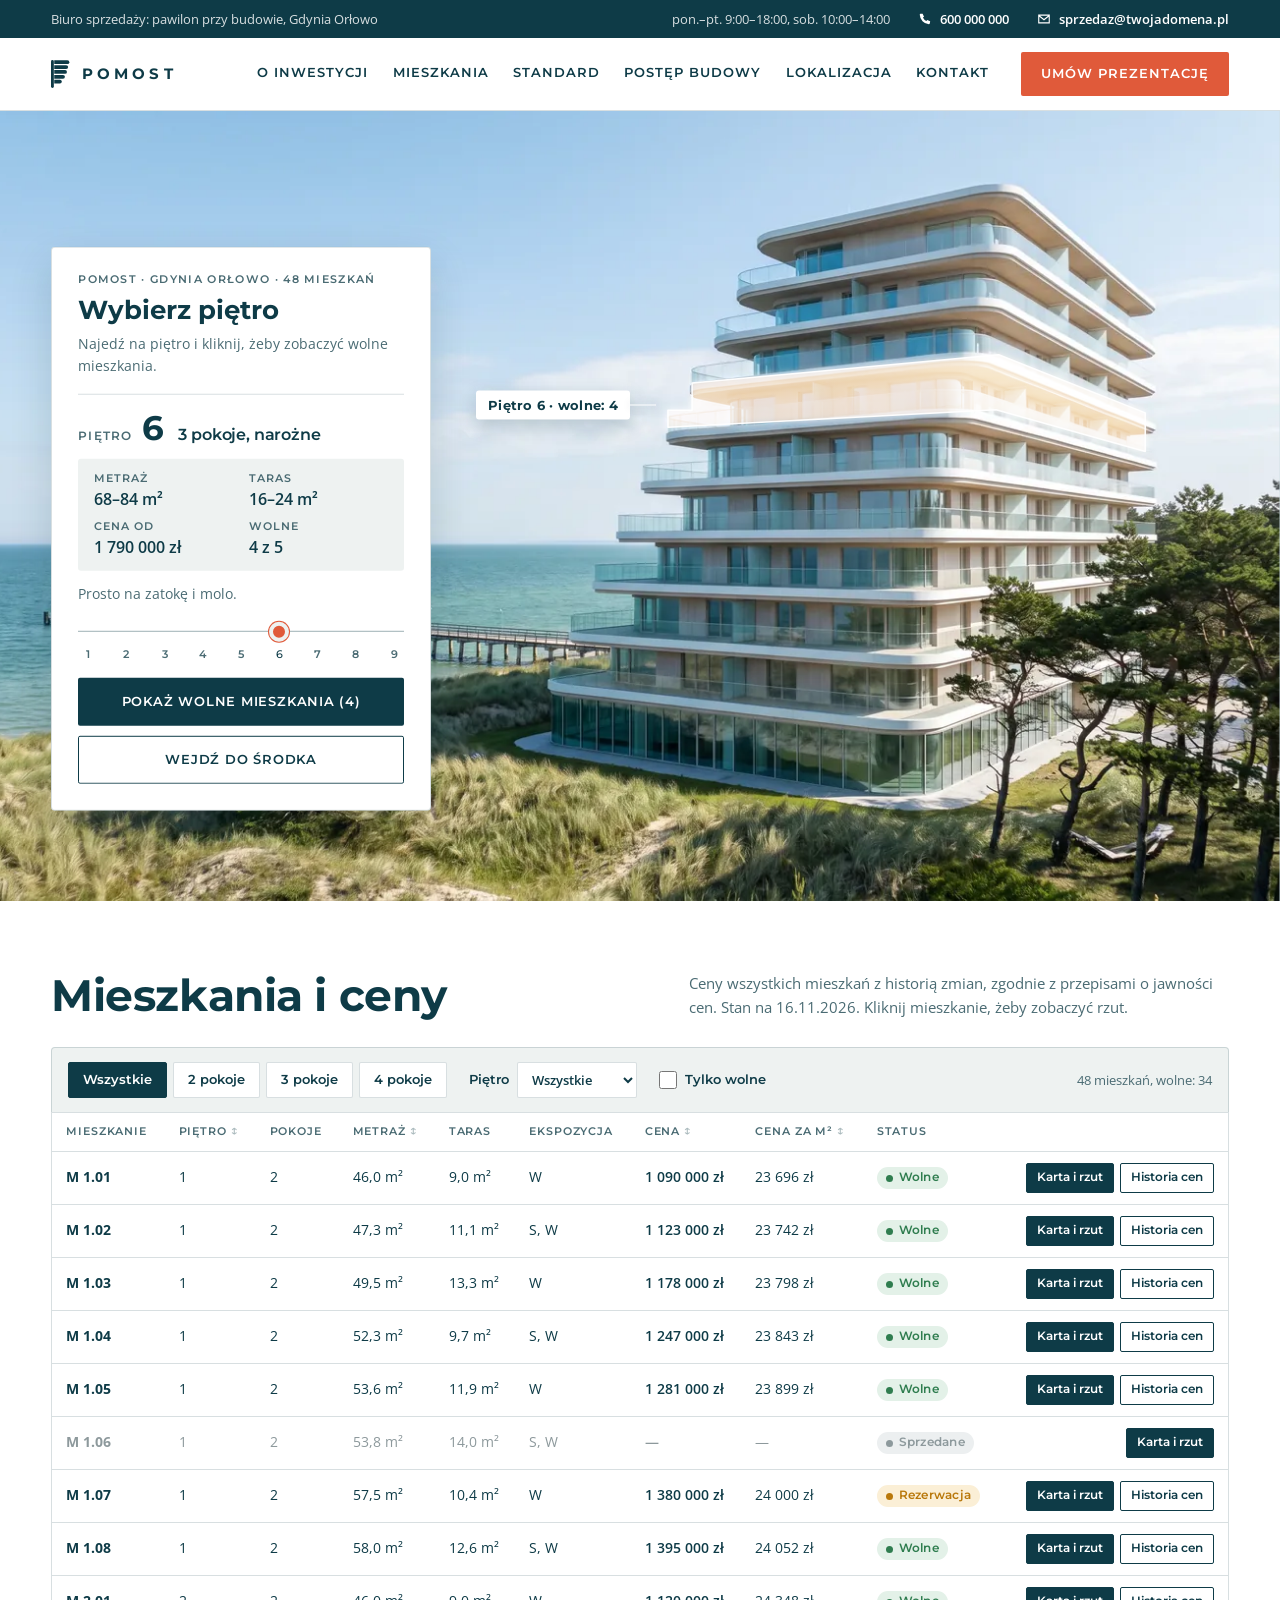
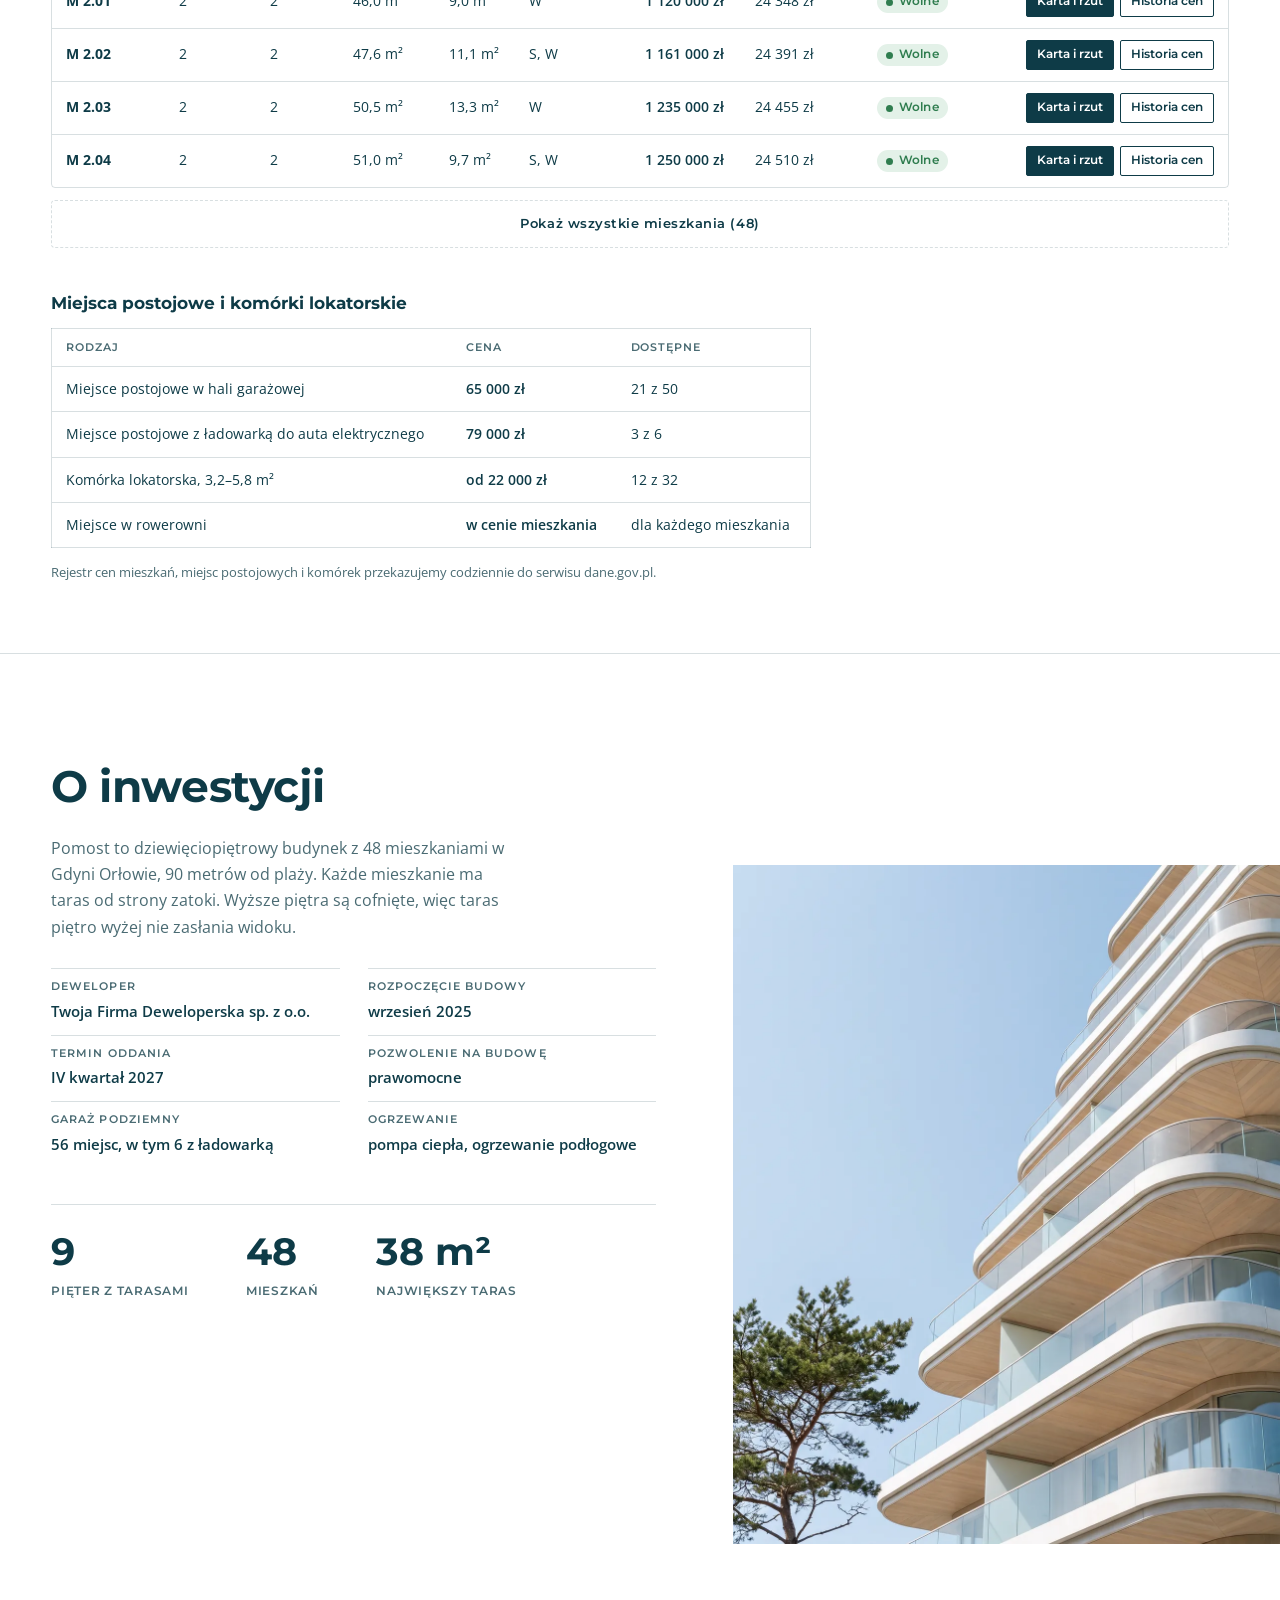
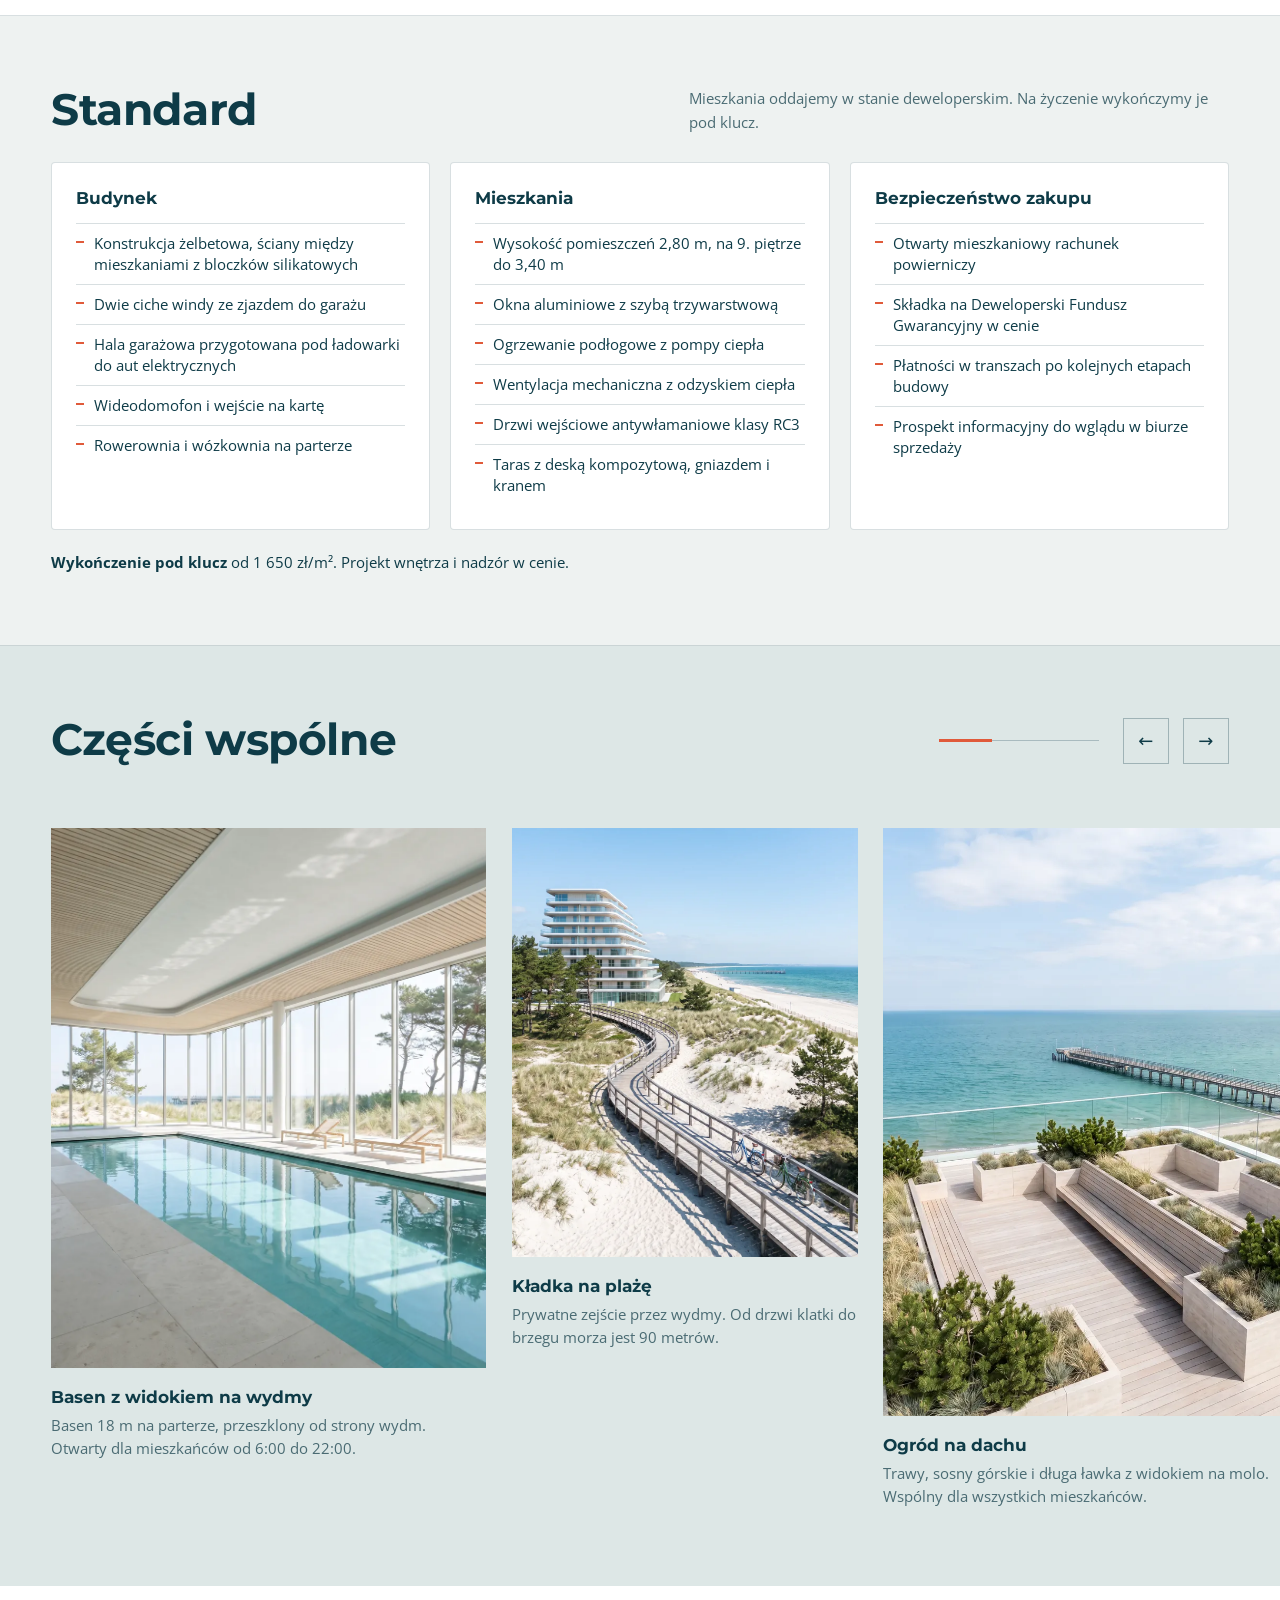
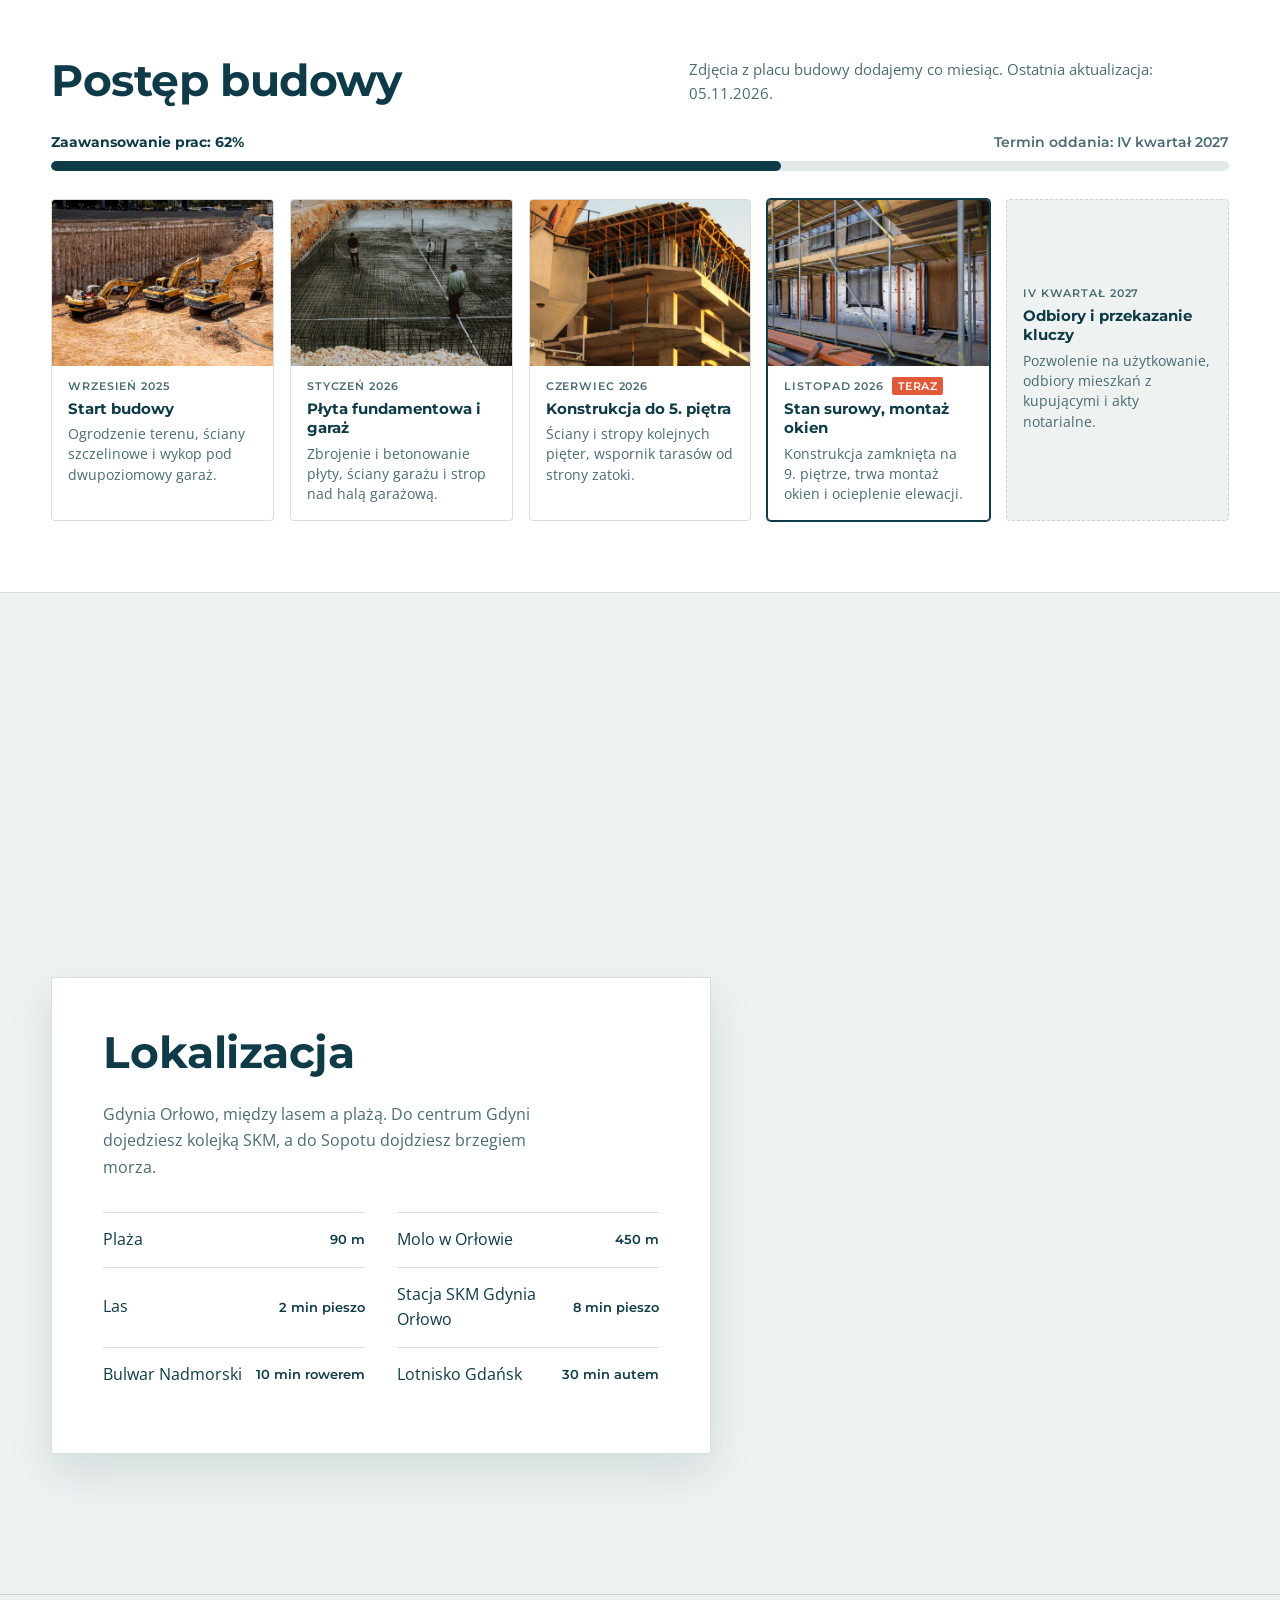
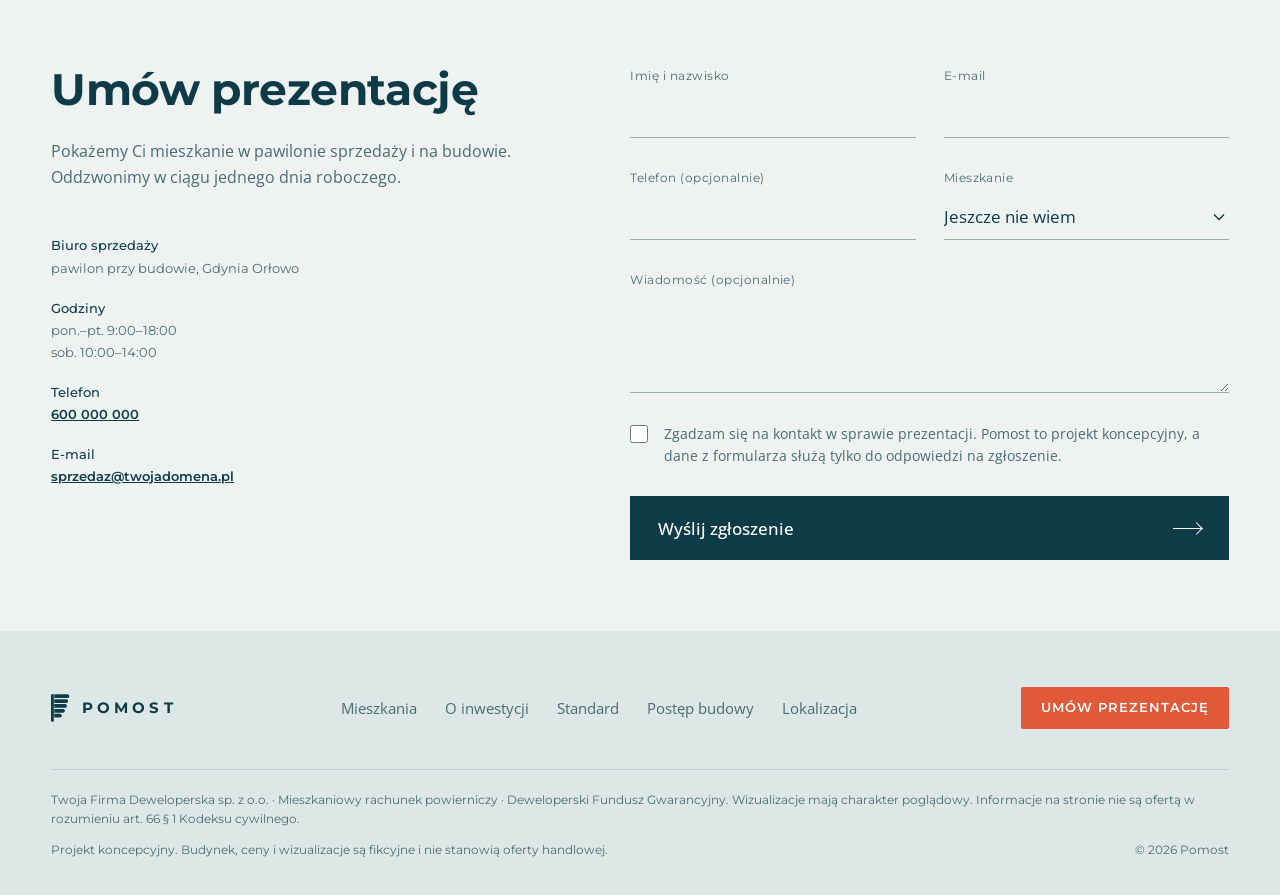
==== commit f781e9f5: "Pomost: bez paska z liczbami pod zdjęciem Co-Authored-By: Claude Opus 5.5 <noreply@anthropic.com>" ====
--- a/index.html
+++ b/index.html
@@ -141,16 +141,6 @@
           <ul class="pk-spot-list" data-spot-list></ul>
         </div>
       </section>
-    <section class="dv-facts" aria-label="Inwestycja w liczbach">
-      <div class="dv-facts-in">
-        <div><b>48</b><span>mieszkań</span></div>
-        <div><b>9</b><span>pięter z tarasami</span></div>
-        <div><b>46–138 m²</b><span>metraże, 2–4 pokoje</span></div>
-        <div><b data-free-total>34</b><span>wolne mieszkania</span></div>
-        <div><b>IV kw. 2027</b><span>termin oddania</span></div>
-        <div><b>90 m</b><span>do plaży</span></div>
-      </div>
-    </section>
     <section id="lista" class="dv-sec dv-apts" aria-labelledby="lista-title">
       <div class="pm-wrap">
         <div class="dv-sec-head">
